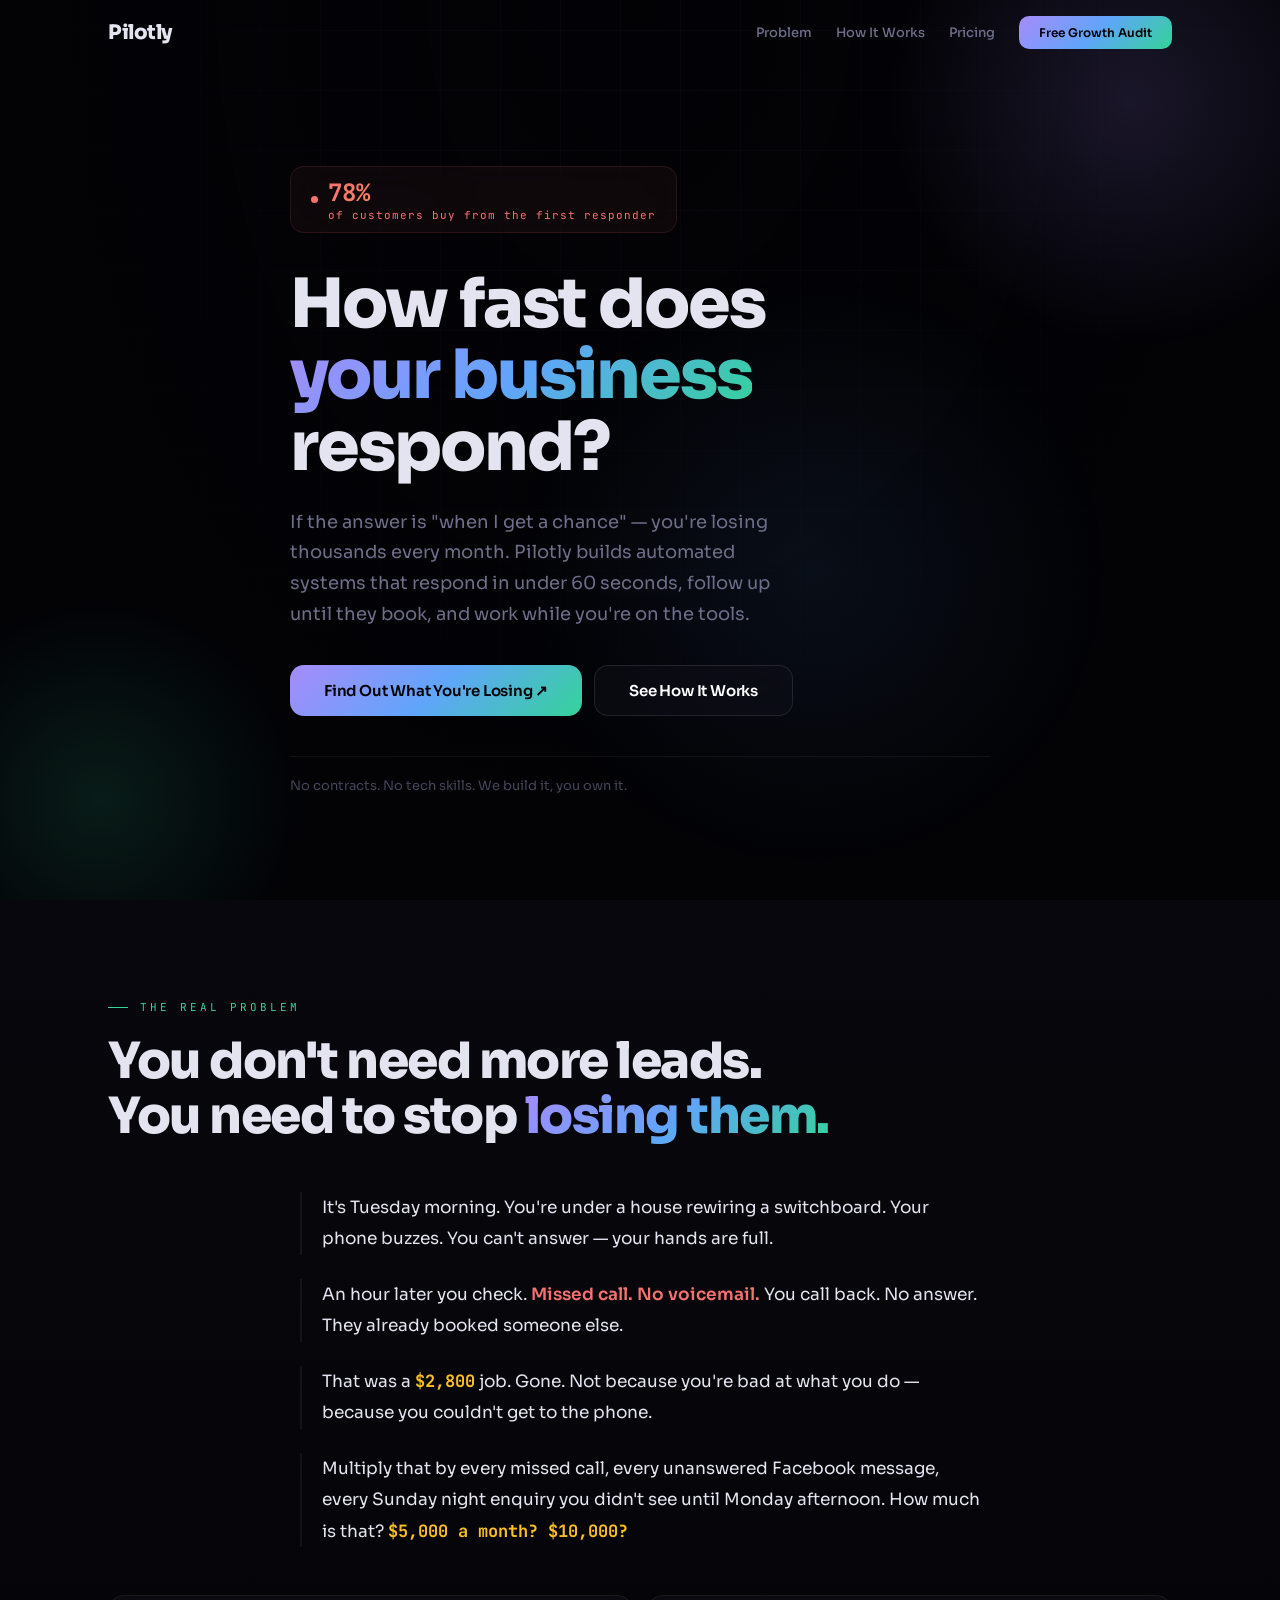
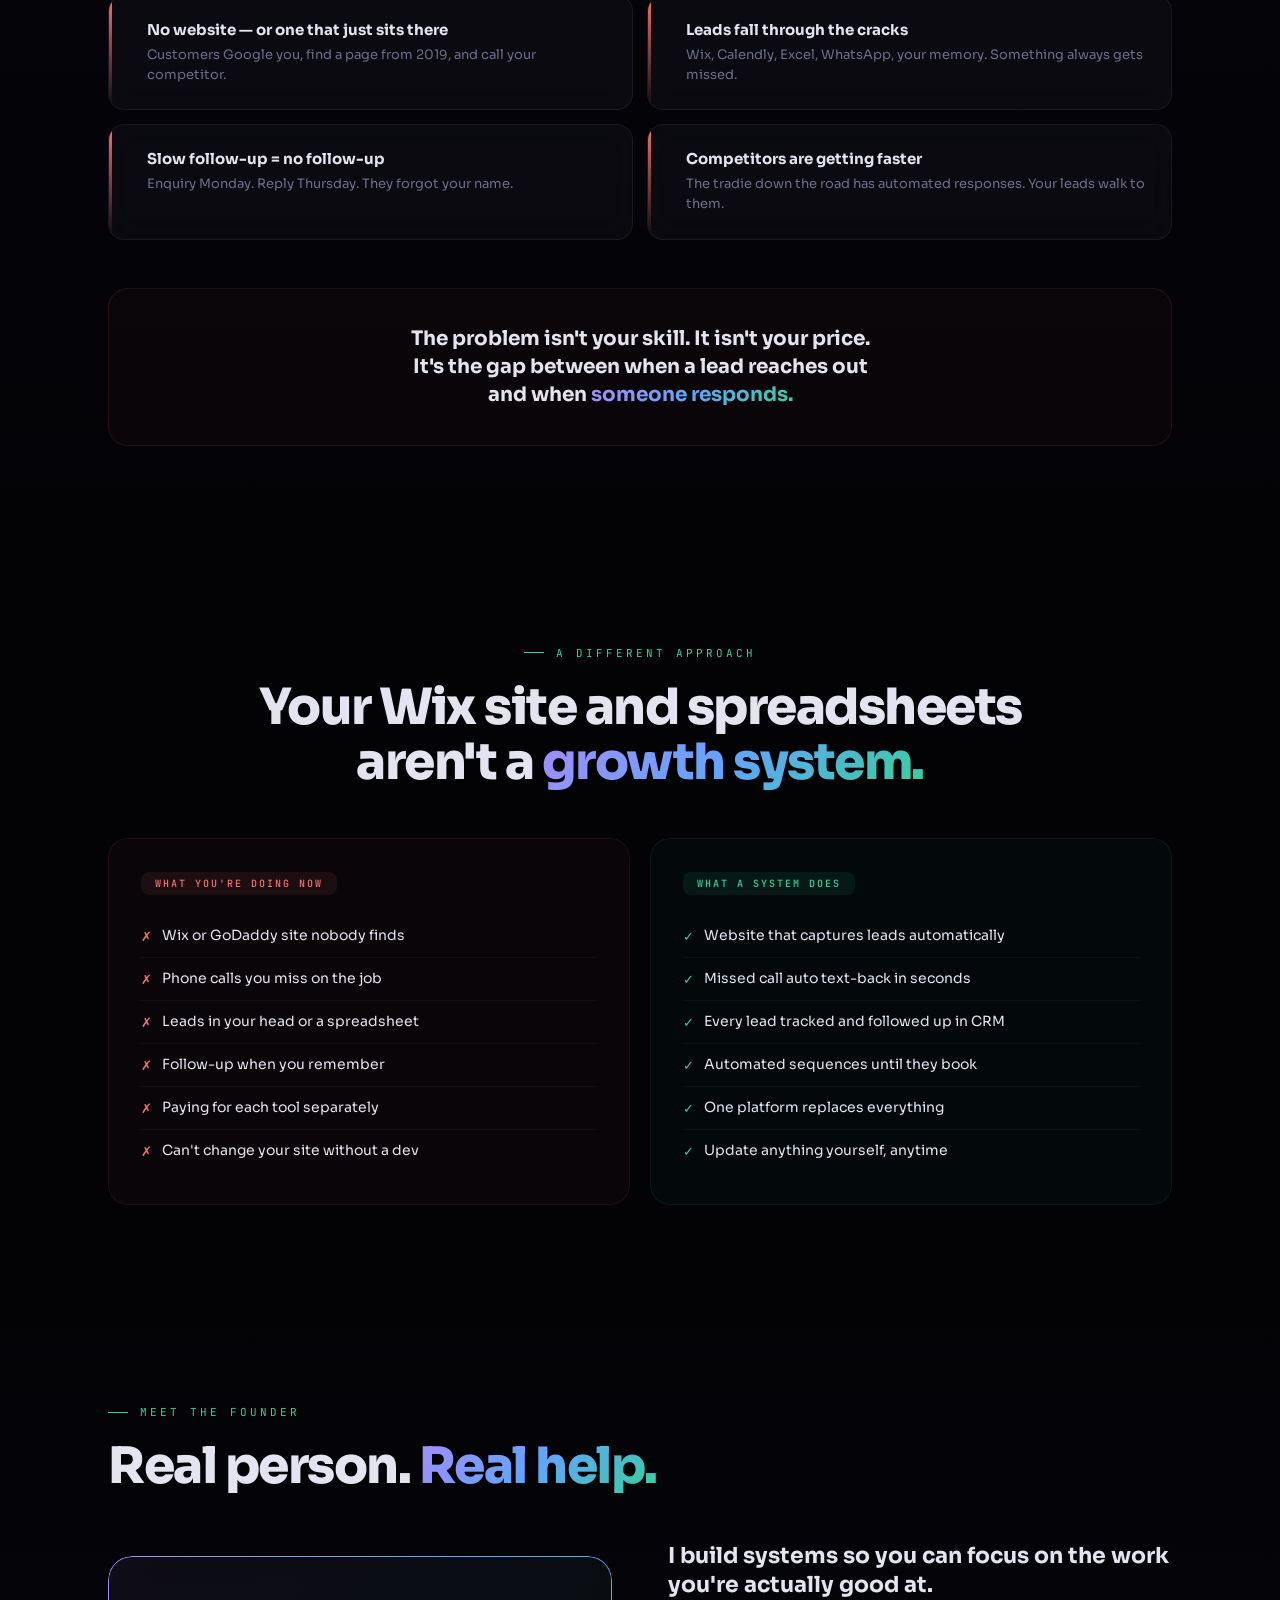
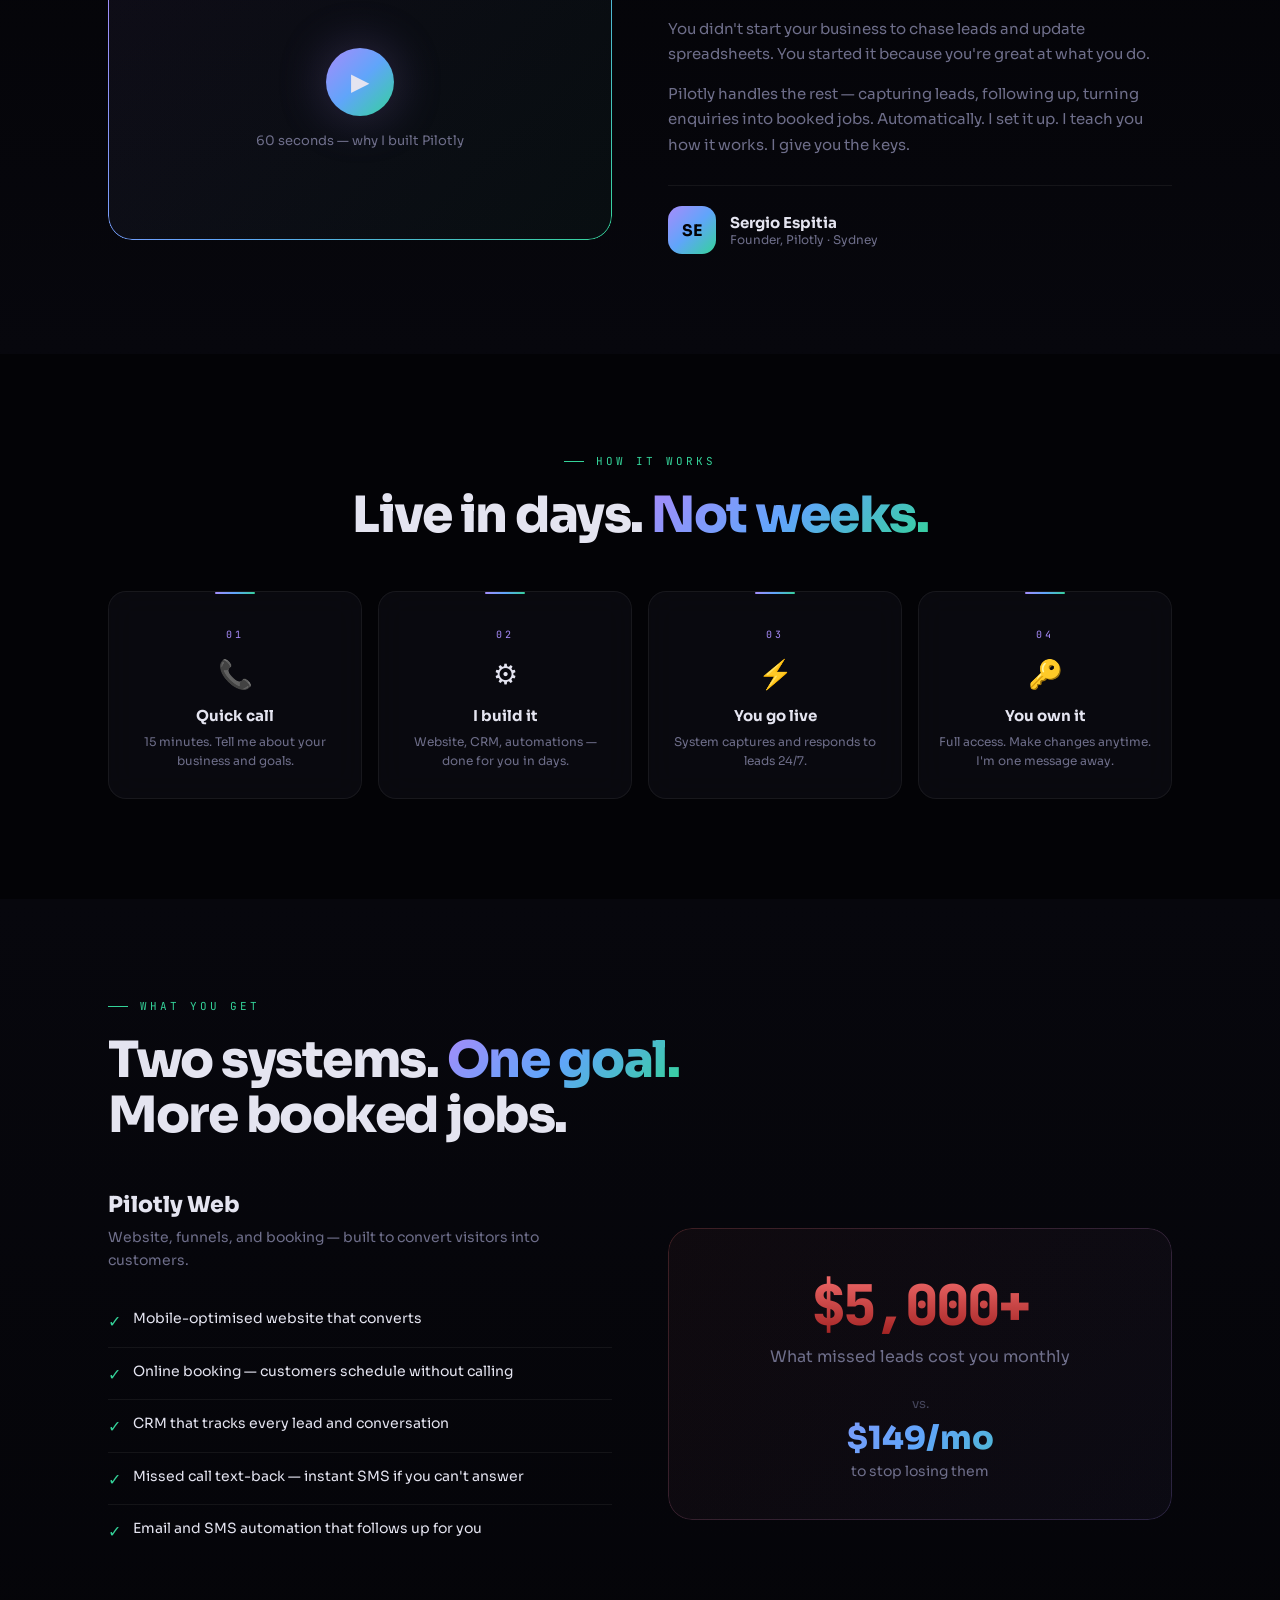
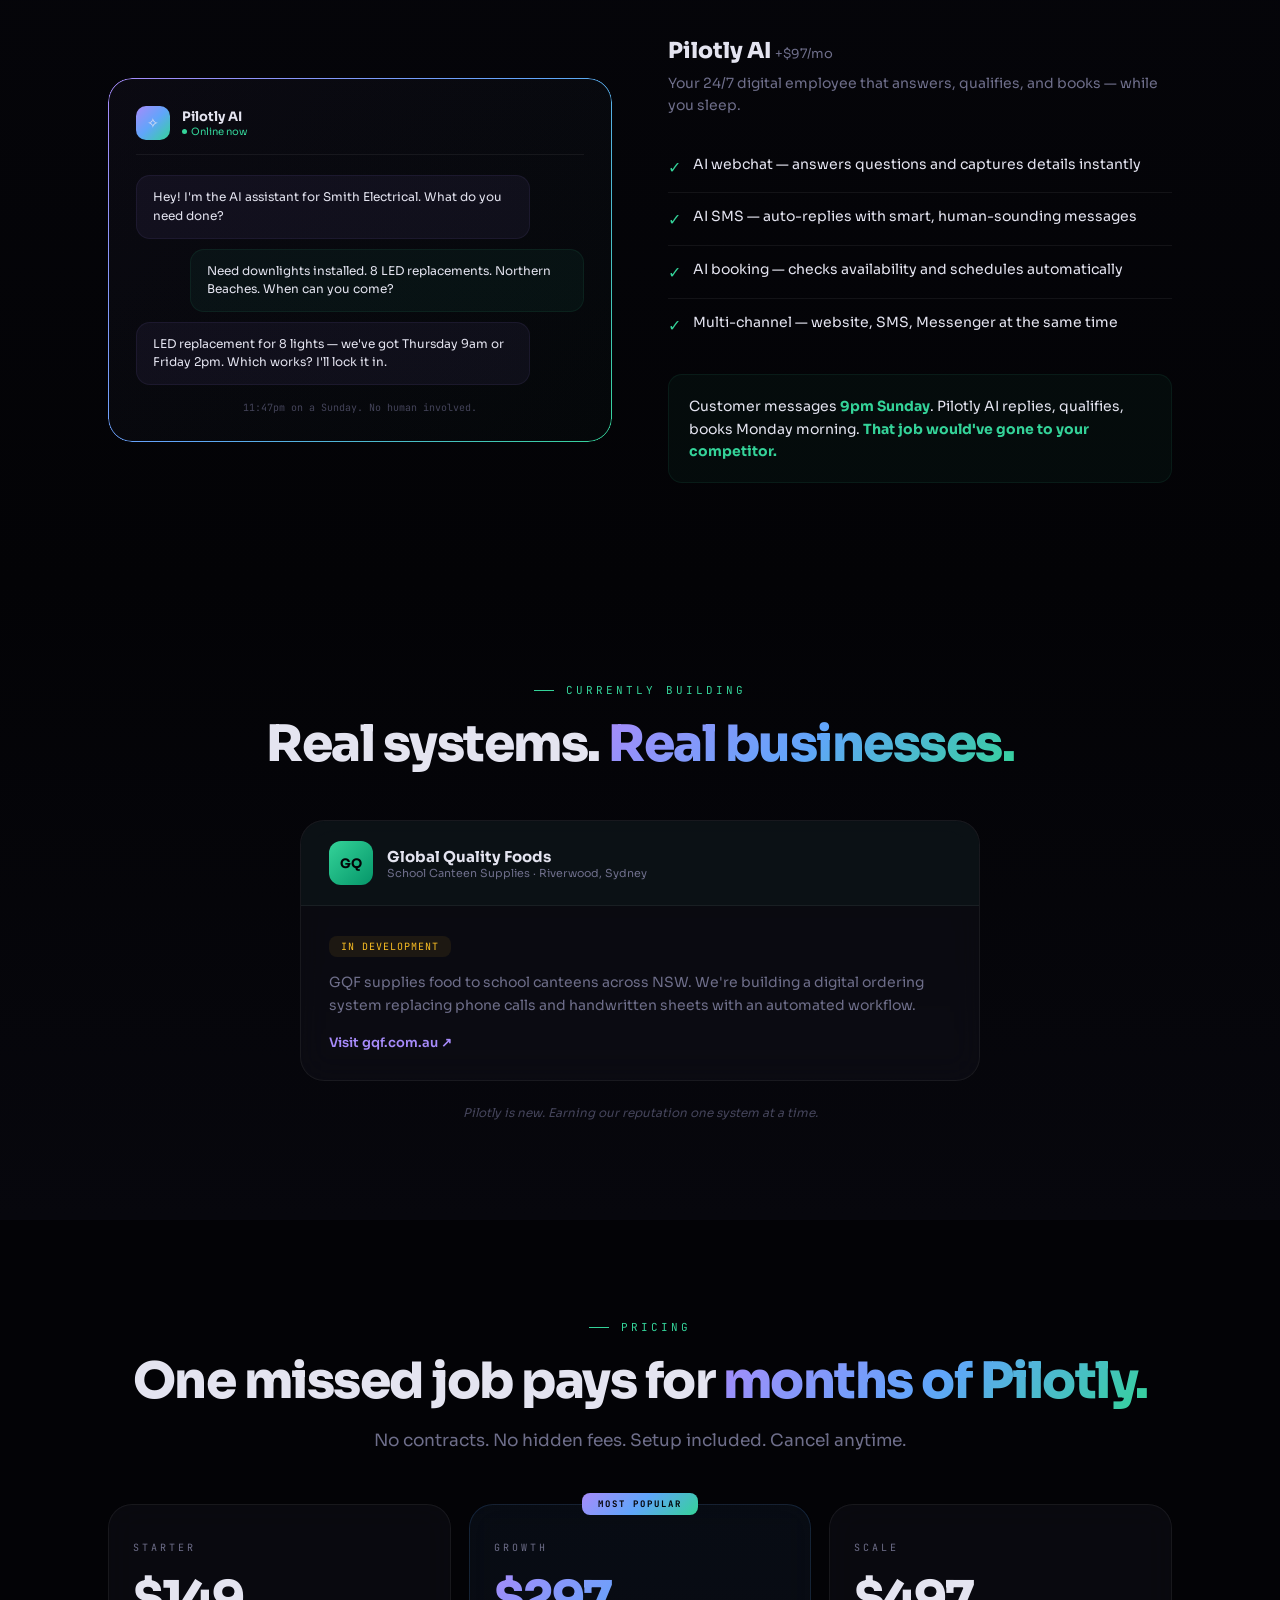
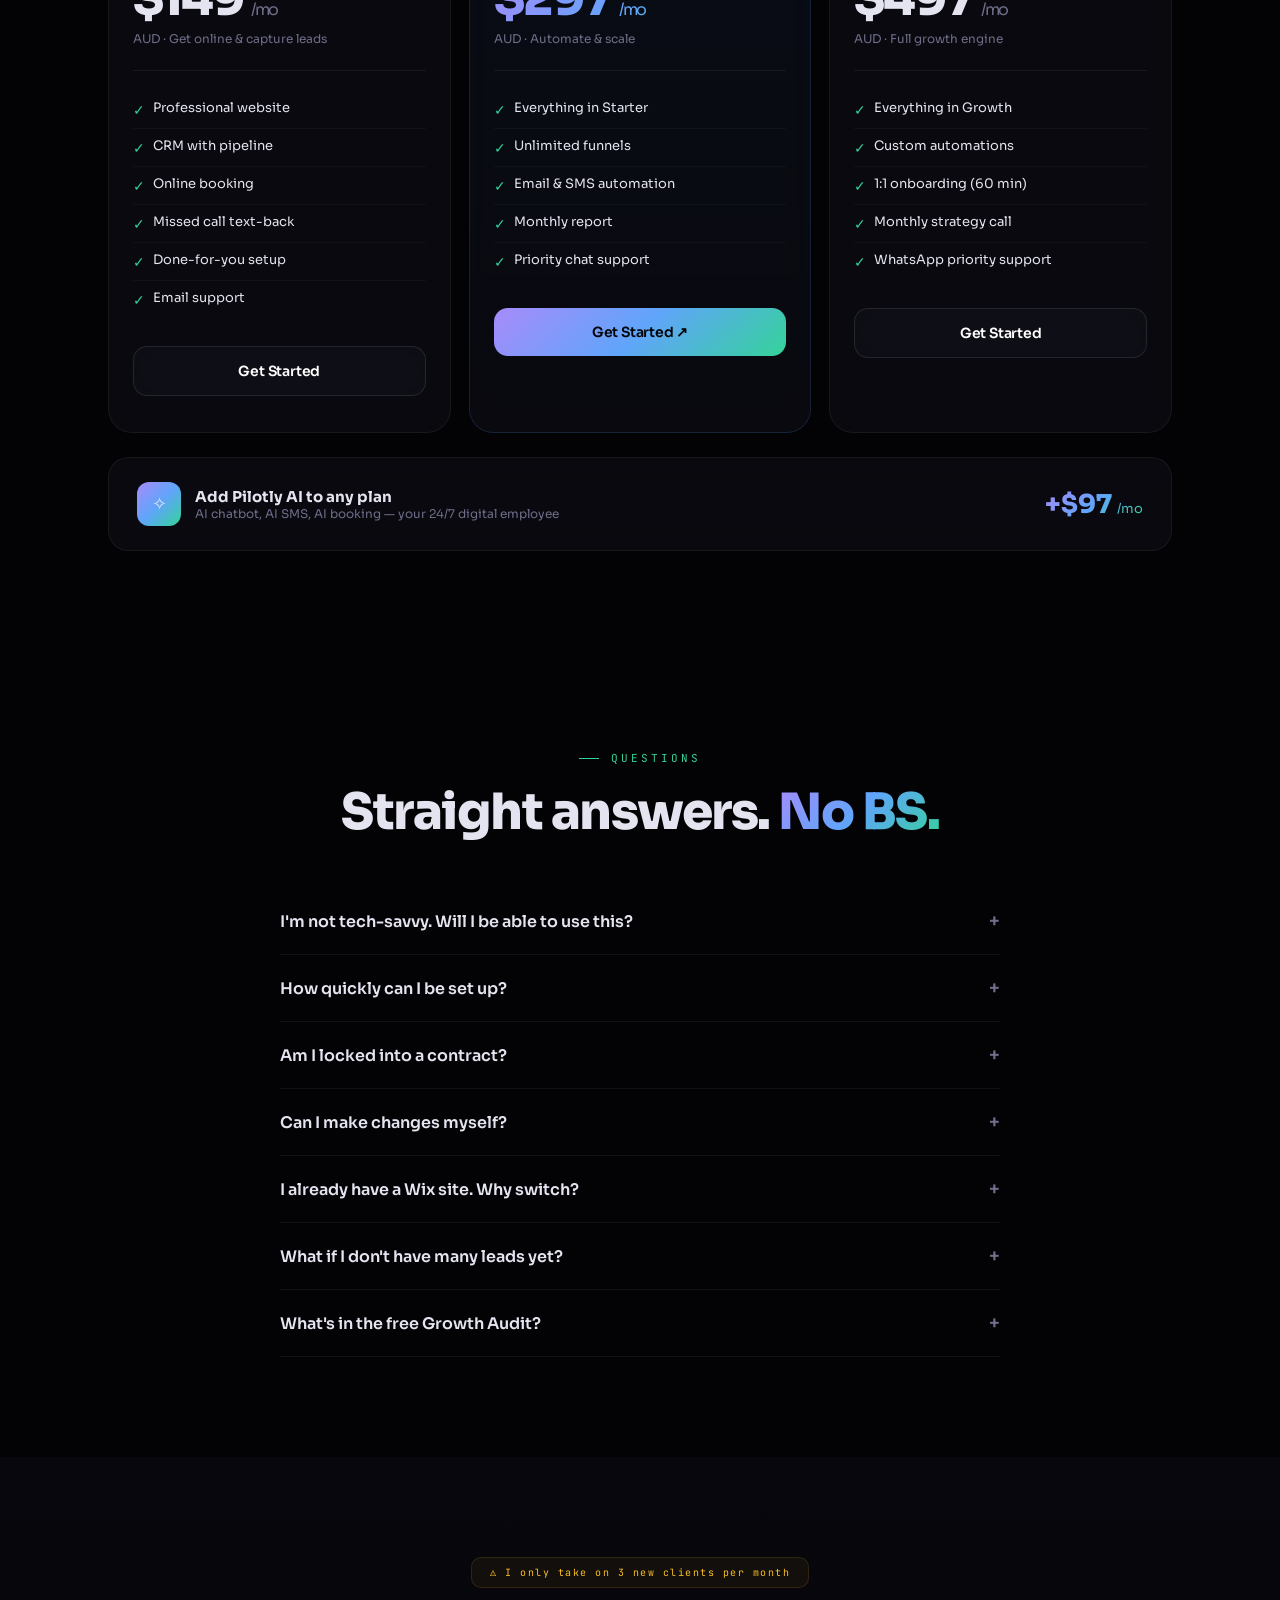
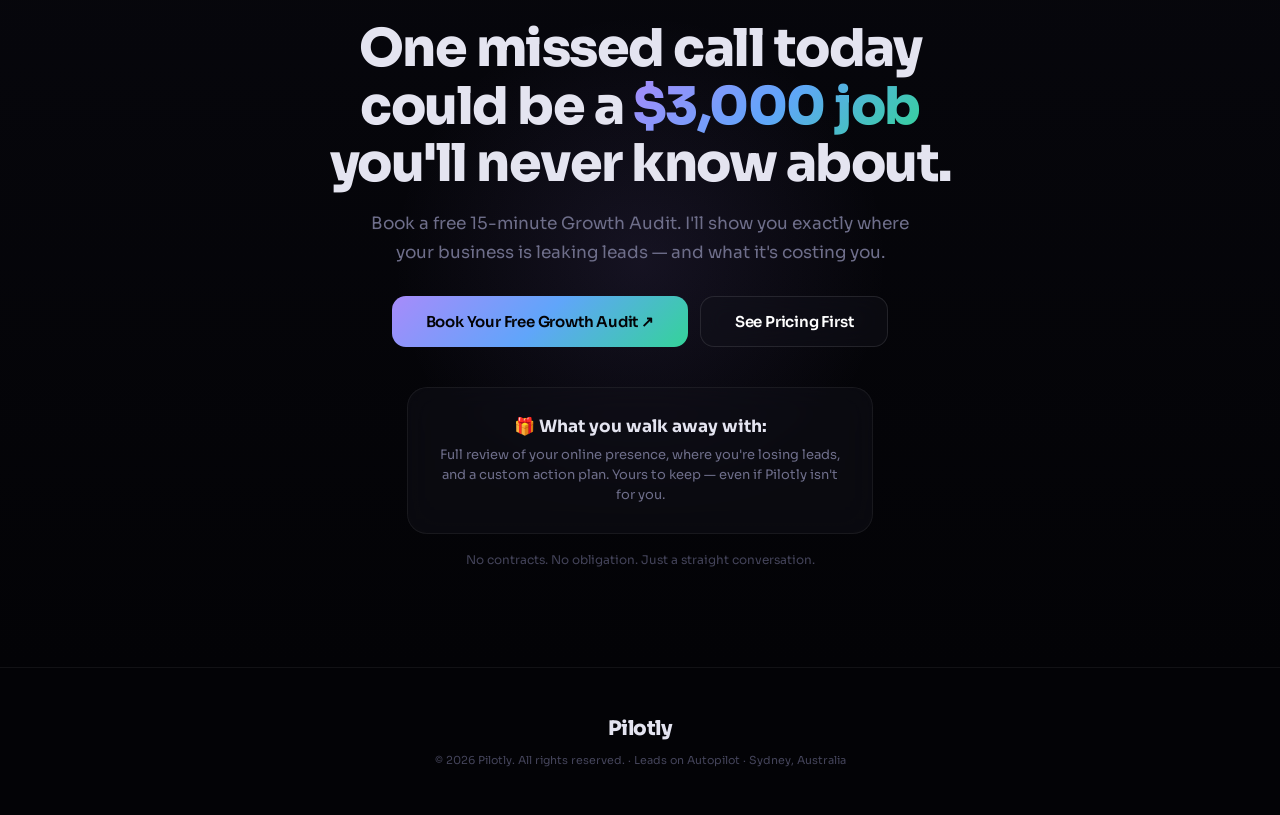
==== index.html @ 150ea687 "Create index.html" ====
<!DOCTYPE html>
<html lang="en">
<head>
<meta charset="UTF-8">
<meta name="viewport" content="width=device-width, initial-scale=1.0">
<title>Pilotly — Stop Losing Jobs to Missed Calls</title>
<link href="https://fonts.googleapis.com/css2?family=Sora:wght@300;400;500;600;700;800&family=JetBrains+Mono:wght@400;500;700&display=swap" rel="stylesheet">
<style>
*{margin:0;padding:0;box-sizing:border-box}
:root{
--bg:#030306;--bg2:#07070d;--card:rgba(14,14,22,.7);--glass:rgba(18,18,28,.45);
--border:rgba(255,255,255,.06);--border2:rgba(255,255,255,.1);
--text:#e4e4f0;--muted:#6e6e8a;--dim:#44445a;--white:#fff;
--purple:#a78bfa;--blue:#60a5fa;--cyan:#34d399;--red:#f87171;--amber:#fbbf24;
--grad:linear-gradient(135deg,#a78bfa 0%,#60a5fa 50%,#34d399 100%);
--grad2:linear-gradient(135deg,#34d399,#60a5fa,#a78bfa);
}
html{scroll-behavior:smooth}
body{font-family:'Sora',sans-serif;background:var(--bg);color:var(--text);overflow-x:hidden;-webkit-font-smoothing:antialiased}
a{text-decoration:none;color:inherit}

/* Animated grid background */
.grid-bg{position:fixed;inset:0;z-index:0;pointer-events:none;overflow:hidden}
.grid-bg::before{content:'';position:absolute;inset:-50%;width:200%;height:200%;background-image:linear-gradient(rgba(167,139,250,.03) 1px,transparent 1px),linear-gradient(90deg,rgba(167,139,250,.03) 1px,transparent 1px);background-size:60px 60px;animation:gridMove 20s linear infinite}
@keyframes gridMove{to{transform:translate(60px,60px)}}
.grid-bg::after{content:'';position:absolute;inset:0;background:radial-gradient(ellipse at 50% 0%,transparent 0%,var(--bg) 70%)}

.ctn{max-width:1120px;margin:0 auto;padding:0 28px;position:relative;z-index:2}
.gt{background:var(--grad);-webkit-background-clip:text;-webkit-text-fill-color:transparent;background-clip:text}

/* Buttons */
.btn{display:inline-flex;align-items:center;gap:10px;padding:15px 34px;border-radius:14px;font-family:'Sora',sans-serif;font-weight:600;font-size:15px;border:none;cursor:pointer;transition:all .4s cubic-bezier(.16,1,.3,1);letter-spacing:-.2px;position:relative;overflow:hidden}
.btn-p{background:var(--grad);color:var(--bg)}
.btn-p::before{content:'';position:absolute;inset:0;background:linear-gradient(135deg,rgba(255,255,255,.25),transparent);opacity:0;transition:opacity .3s}
.btn-p:hover::before{opacity:1}
.btn-p:hover{transform:translateY(-2px);box-shadow:0 8px 40px rgba(167,139,250,.3),0 2px 12px rgba(52,211,153,.2)}
.btn-o{background:var(--glass);color:var(--white);border:1px solid var(--border2);backdrop-filter:blur(12px)}
.btn-o:hover{border-color:var(--purple);background:rgba(167,139,250,.08);transform:translateY(-2px)}

.stag{font-family:'JetBrains Mono',monospace;font-size:11px;letter-spacing:3px;text-transform:uppercase;color:var(--cyan);margin-bottom:20px;display:flex;align-items:center;gap:12px}
.stag::before{content:'';width:20px;height:1px;background:var(--cyan)}
.sh{font-size:clamp(32px,5vw,50px);font-weight:800;line-height:1.1;letter-spacing:-1.5px;margin-bottom:18px}
.ss{font-size:17px;color:var(--muted);line-height:1.7;max-width:560px}
.sec{padding:100px 0;position:relative}

/* Glass card base */
.g-card{background:var(--glass);backdrop-filter:blur(16px);border:1px solid var(--border);border-radius:20px;transition:all .4s cubic-bezier(.16,1,.3,1)}
.g-card:hover{border-color:var(--border2);box-shadow:0 20px 60px rgba(0,0,0,.4),inset 0 1px 0 rgba(255,255,255,.05)}

/* Nav */
nav{position:fixed;top:0;width:100%;z-index:100;padding:16px 0;transition:all .4s}
nav.s{backdrop-filter:blur(20px);background:rgba(3,3,6,.8);border-bottom:1px solid var(--border);padding:10px 0}
.nav-i{display:flex;align-items:center;justify-content:space-between}
.logo{font-size:20px;font-weight:800;letter-spacing:-.5px}
.nav-l{display:flex;gap:24px;align-items:center}
.nav-l a{font-size:13px;font-weight:500;color:var(--muted);transition:.25s}
.nav-l a:hover{color:var(--white)}
.nav-c{font-size:12px!important;color:var(--bg)!important;padding:9px 20px;border-radius:10px;background:var(--grad);font-weight:600!important}

/* Mobile sticky */
.sticky-cta{display:none;position:fixed;bottom:0;left:0;right:0;z-index:99;padding:12px 16px;background:rgba(3,3,6,.95);backdrop-filter:blur(20px);border-top:1px solid var(--border)}
.sticky-cta a{display:flex;align-items:center;justify-content:center;gap:8px;padding:13px;border-radius:14px;background:var(--grad);color:var(--bg);font-weight:700;font-size:14px;width:100%}

/* ===== HERO ===== */
.hero{min-height:100vh;display:flex;align-items:center;padding:140px 0 80px;position:relative}
.h-orb{position:absolute;border-radius:50%;pointer-events:none;animation:orbFloat 8s ease-in-out infinite}
.h-orb1{width:500px;height:500px;top:-150px;right:-100px;background:radial-gradient(circle,rgba(167,139,250,.15),transparent 70%);animation-duration:10s}
.h-orb2{width:400px;height:400px;bottom:-100px;left:-100px;background:radial-gradient(circle,rgba(52,211,153,.12),transparent 70%);animation-delay:-4s}
.h-orb3{width:600px;height:600px;top:30%;left:40%;background:radial-gradient(circle,rgba(96,165,250,.08),transparent 70%);animation-delay:-2s;animation-duration:12s}
@keyframes orbFloat{0%,100%{transform:translate(0,0)}50%{transform:translate(30px,-20px)}}
.hero-c{position:relative;z-index:2;max-width:700px}
.h-hook{display:inline-flex;align-items:center;gap:10px;padding:10px 20px;border-radius:14px;background:rgba(248,113,113,.05);border:1px solid rgba(248,113,113,.12);margin-bottom:36px}
.h-hook-dot{width:7px;height:7px;border-radius:50%;background:var(--red);animation:blink 1.5s infinite}
@keyframes blink{0%,100%{opacity:1}50%{opacity:.15}}
.h-hook-stat{font-family:'JetBrains Mono',monospace;font-size:24px;font-weight:700;background:linear-gradient(135deg,var(--red),var(--amber));-webkit-background-clip:text;-webkit-text-fill-color:transparent}
.h-hook-text{font-family:'JetBrains Mono',monospace;font-size:11px;color:var(--red);letter-spacing:1px}
.hero h1{font-size:clamp(38px,6.5vw,68px);font-weight:800;line-height:1.05;letter-spacing:-2px;margin-bottom:24px}
.h-sub{font-size:18px;color:var(--muted);line-height:1.7;max-width:520px;margin-bottom:36px}
.h-btns{display:flex;gap:12px;flex-wrap:wrap;margin-bottom:40px}
.h-note{font-size:13px;color:var(--dim);padding-top:20px;border-top:1px solid var(--border)}

/* ===== PROBLEM ===== */
.prob{background:linear-gradient(180deg,var(--bg2),var(--bg))}
.prob-story{max-width:680px;margin:48px auto 0;position:relative}
.prob-story p{font-size:17px;line-height:1.85;color:var(--text);margin-bottom:24px;position:relative;padding-left:20px;border-left:2px solid var(--border)}
.prob-story .hl{color:var(--red);font-weight:600}
.prob-story .money{color:var(--amber);font-weight:700;font-family:'JetBrains Mono',monospace}
.prob-grid{display:grid;grid-template-columns:1fr 1fr;gap:14px;margin-top:48px}
.prob-card{padding:24px;border-radius:16px;position:relative;overflow:hidden}
.prob-card::before{content:'';position:absolute;left:0;top:0;bottom:0;width:3px;background:linear-gradient(180deg,var(--red),transparent);border-radius:2px}
.prob-card h4{font-size:15px;font-weight:700;margin-bottom:6px;padding-left:14px}
.prob-card p{font-size:13px;color:var(--muted);line-height:1.55;padding-left:14px}
.prob-cta{margin-top:48px;text-align:center;padding:36px;border-radius:20px;border:1px solid rgba(248,113,113,.1);background:rgba(248,113,113,.03)}
.prob-cta p{font-size:20px;font-weight:700;line-height:1.4}

/* ===== OPPORTUNITY ===== */
.opp-grid{display:grid;grid-template-columns:1fr 1fr;gap:20px;margin-top:48px}
.opp-col{padding:32px;border-radius:20px}
.opp-col.old{background:rgba(248,113,113,.03);border:1px solid rgba(248,113,113,.08)}
.opp-col.new{background:rgba(52,211,153,.03);border:1px solid rgba(52,211,153,.08)}
.opp-tag{font-family:'JetBrains Mono',monospace;font-size:10px;letter-spacing:2px;text-transform:uppercase;margin-bottom:20px;display:inline-block;padding:5px 14px;border-radius:8px;font-weight:500}
.opp-tag.red{background:rgba(248,113,113,.08);color:var(--red)}
.opp-tag.green{background:rgba(52,211,153,.08);color:var(--cyan)}
.opp-list{list-style:none}
.opp-list li{padding:10px 0;font-size:14px;display:flex;align-items:flex-start;gap:10px;border-bottom:1px solid rgba(255,255,255,.04);line-height:1.55}
.opp-list li:last-child{border:none}
.opp-list .x{color:var(--red);flex-shrink:0;margin-top:2px;font-size:13px}
.opp-list .v{color:var(--cyan);flex-shrink:0;margin-top:2px;font-size:13px}

/* ===== FOUNDER ===== */
.founder{background:linear-gradient(180deg,var(--bg),var(--bg2))}
.founder-grid{display:grid;grid-template-columns:1fr 1fr;gap:56px;align-items:center;margin-top:48px}
.founder-video{border-radius:24px;aspect-ratio:16/9;display:flex;flex-direction:column;align-items:center;justify-content:center;gap:16px;position:relative;overflow:hidden;background:linear-gradient(135deg,rgba(167,139,250,.06),rgba(52,211,153,.04))}
.founder-video::before{content:'';position:absolute;inset:0;border-radius:24px;padding:1px;background:var(--grad);-webkit-mask:linear-gradient(#fff 0 0) content-box,linear-gradient(#fff 0 0);-webkit-mask-composite:xor;mask-composite:exclude}
.fv-play{width:68px;height:68px;border-radius:50%;background:var(--grad);display:flex;align-items:center;justify-content:center;font-size:24px;cursor:pointer;box-shadow:0 0 50px rgba(167,139,250,.25);transition:.4s}
.fv-play:hover{transform:scale(1.12);box-shadow:0 0 80px rgba(167,139,250,.4)}
.fv-label{font-size:13px;color:var(--muted)}
.founder-text h3{font-size:22px;font-weight:700;margin-bottom:16px;line-height:1.3}
.founder-text p{font-size:15px;color:var(--muted);line-height:1.7;margin-bottom:14px}
.founder-sig{display:flex;align-items:center;gap:14px;margin-top:28px;padding-top:20px;border-top:1px solid var(--border)}
.founder-avatar{width:48px;height:48px;border-radius:14px;background:var(--grad);display:flex;align-items:center;justify-content:center;font-weight:700;font-size:16px;color:var(--bg)}
.founder-name{font-size:15px;font-weight:700}
.founder-role{font-size:12px;color:var(--muted)}

/* ===== STEPS ===== */
.steps-grid{display:grid;grid-template-columns:repeat(4,1fr);gap:16px;margin-top:48px}
.step-card{padding:28px 20px;border-radius:18px;text-align:center;position:relative}
.step-card::before{content:'';position:absolute;top:0;left:50%;transform:translateX(-50%);width:40px;height:2px;background:var(--grad);border-radius:2px}
.step-num{font-family:'JetBrains Mono',monospace;font-size:10px;color:var(--purple);letter-spacing:3px;margin-bottom:16px;margin-top:8px}
.step-icon{font-size:28px;margin-bottom:14px}
.step-card h4{font-size:15px;font-weight:700;margin-bottom:8px}
.step-card p{font-size:12px;color:var(--muted);line-height:1.55}

/* ===== SERVICES ===== */
.svc{background:linear-gradient(180deg,var(--bg2),var(--bg))}
.svc-block{margin-top:48px;display:grid;grid-template-columns:1fr 1fr;gap:56px;align-items:center}
.svc-block+.svc-block{margin-top:80px}
.svc-list{list-style:none}
.svc-list li{display:flex;align-items:flex-start;gap:12px;padding:12px 0;font-size:14px;line-height:1.6;border-bottom:1px solid var(--border)}
.svc-list li:last-child{border:none}
.svc-ck{color:var(--cyan);font-size:16px;flex-shrink:0;margin-top:2px}
.svc-impact{margin-top:24px;padding:20px;background:rgba(52,211,153,.04);border:1px solid rgba(52,211,153,.08);border-radius:14px}
.svc-impact p{font-size:14px;line-height:1.6}.svc-impact strong{color:var(--cyan)}

/* Cost reframe */
.cost-box{padding:40px 32px;border-radius:24px;text-align:center;position:relative;overflow:hidden;background:linear-gradient(135deg,rgba(248,113,113,.04),rgba(167,139,250,.04))}
.cost-box::before{content:'';position:absolute;inset:0;border-radius:24px;padding:1px;background:linear-gradient(135deg,rgba(248,113,113,.2),rgba(167,139,250,.2));-webkit-mask:linear-gradient(#fff 0 0) content-box,linear-gradient(#fff 0 0);-webkit-mask-composite:xor;mask-composite:exclude}
.cost-big{font-size:56px;font-weight:800;letter-spacing:-3px;background:linear-gradient(180deg,var(--red),#991b1b);-webkit-background-clip:text;-webkit-text-fill-color:transparent;margin-bottom:4px;font-family:'JetBrains Mono',monospace}
.cost-label{font-size:16px;color:var(--muted);margin-bottom:28px}
.cost-vs{font-size:13px;color:var(--dim);margin-bottom:6px}
.cost-pilotly{font-size:32px;font-weight:800;margin-bottom:4px}
.cost-sub{font-size:14px;color:var(--muted)}

/* AI chat preview */
.ai-preview{border-radius:24px;padding:28px;position:relative;overflow:hidden;background:linear-gradient(135deg,rgba(167,139,250,.04),rgba(52,211,153,.02))}
.ai-preview::before{content:'';position:absolute;inset:0;border-radius:24px;padding:1px;background:var(--grad);-webkit-mask:linear-gradient(#fff 0 0) content-box,linear-gradient(#fff 0 0);-webkit-mask-composite:xor;mask-composite:exclude}
.ai-hd{display:flex;align-items:center;gap:12px;margin-bottom:20px;padding-bottom:14px;border-bottom:1px solid var(--border)}
.ai-dot{width:34px;height:34px;border-radius:10px;background:var(--grad);display:flex;align-items:center;justify-content:center;font-size:14px}
.ai-name{font-weight:700;font-size:13px}.ai-status{font-size:10px;color:var(--cyan);display:flex;align-items:center;gap:4px}
.ai-status .on{width:5px;height:5px;border-radius:50%;background:var(--cyan);animation:blink 2s infinite}
.ai-msgs{display:flex;flex-direction:column;gap:10px}
.ai-m{padding:12px 16px;border-radius:14px;font-size:12px;max-width:88%;line-height:1.55}
.ai-m-b{background:rgba(167,139,250,.06);border:1px solid rgba(167,139,250,.08);align-self:flex-start}
.ai-m-u{background:rgba(52,211,153,.05);border:1px solid rgba(52,211,153,.08);align-self:flex-end}

/* ===== PROOF ===== */
.proof{background:linear-gradient(180deg,var(--bg),var(--bg2))}
.proof-card{margin-top:48px;border-radius:24px;overflow:hidden;max-width:680px;margin-left:auto;margin-right:auto}
.proof-hd{padding:20px 28px;display:flex;align-items:center;gap:14px;border-bottom:1px solid var(--border);background:rgba(52,211,153,.03)}
.proof-logo{width:44px;height:44px;border-radius:12px;background:linear-gradient(135deg,var(--cyan),#059669);display:flex;align-items:center;justify-content:center;font-weight:700;font-size:13px;color:var(--bg)}
.proof-hd-text h4{font-size:15px;font-weight:700}.proof-hd-text p{font-size:11px;color:var(--muted)}
.proof-body{padding:28px}
.proof-tag{display:inline-block;padding:4px 12px;border-radius:8px;font-size:10px;font-family:'JetBrains Mono',monospace;letter-spacing:1px;background:rgba(251,191,36,.08);color:var(--amber);margin-bottom:14px}
.proof-body>p{font-size:14px;color:var(--muted);line-height:1.65;margin-bottom:14px}
.proof-link{font-size:13px;color:var(--purple);font-weight:600;display:inline-flex;align-items:center;gap:6px}.proof-link:hover{text-decoration:underline}
.proof-note{text-align:center;margin-top:24px;font-size:12px;color:var(--dim);font-style:italic}

/* ===== PRICING ===== */
.pr-grid{display:grid;grid-template-columns:repeat(3,1fr);gap:18px;margin-top:48px}
.pr-card{border-radius:24px;padding:36px 24px;position:relative;transition:all .4s cubic-bezier(.16,1,.3,1)}
.pr-card:hover{transform:translateY(-6px)}
.pr-card.ft{background:linear-gradient(180deg,rgba(96,165,250,.06),var(--glass))!important;border-color:rgba(96,165,250,.15)!important}
.pr-card.ft::before{content:'MOST POPULAR';position:absolute;top:-12px;left:50%;transform:translateX(-50%);padding:5px 16px;border-radius:8px;background:var(--grad);color:var(--bg);font-size:9px;font-weight:700;letter-spacing:2px;font-family:'JetBrains Mono',monospace}
.pr-tier{font-family:'JetBrains Mono',monospace;font-size:10px;letter-spacing:3px;text-transform:uppercase;color:var(--muted);margin-bottom:14px}
.pr-amt{font-size:48px;font-weight:800;letter-spacing:-2px;margin-bottom:2px}.pr-amt span{font-size:16px;font-weight:400;color:var(--muted)}
.pr-per{font-size:12px;color:var(--muted);margin-bottom:24px}
.pr-div{height:1px;background:var(--border);margin-bottom:20px}
.pr-feat{list-style:none;margin-bottom:28px}
.pr-feat li{padding:7px 0;font-size:13px;display:flex;align-items:flex-start;gap:8px;border-bottom:1px solid rgba(255,255,255,.03);line-height:1.5}
.pr-feat li:last-child{border:none}
.pr-ck{color:var(--cyan);font-size:14px;flex-shrink:0;margin-top:2px}
.pr-card .btn{width:100%;justify-content:center;font-size:14px}
.pr-ai{margin-top:24px;padding:24px 28px;border-radius:20px;display:flex;align-items:center;justify-content:space-between;flex-wrap:wrap;gap:16px}
.pr-ai-left{display:flex;align-items:center;gap:14px}
.pr-ai-icon{width:44px;height:44px;border-radius:12px;background:var(--grad);display:flex;align-items:center;justify-content:center;font-size:18px}
.pr-ai-text h4{font-size:15px;font-weight:700}.pr-ai-text p{font-size:12px;color:var(--muted)}
.pr-ai-price{font-size:26px;font-weight:800}.pr-ai-price span{font-size:13px;color:var(--muted);font-weight:400}

/* ===== FAQ ===== */
.faq-list{margin-top:48px;max-width:720px;margin-left:auto;margin-right:auto}
.faq-item{border-bottom:1px solid var(--border)}
.faq-q{padding:22px 0;cursor:pointer;display:flex;justify-content:space-between;align-items:center;font-size:16px;font-weight:600;transition:.25s;user-select:none}
.faq-q:hover{color:var(--cyan)}
.faq-arrow{font-size:18px;color:var(--muted);transition:transform .3s;flex-shrink:0;margin-left:16px}
.faq-item.open .faq-arrow{transform:rotate(45deg);color:var(--cyan)}
.faq-a{max-height:0;overflow:hidden;transition:max-height .4s ease,padding .3s}
.faq-item.open .faq-a{max-height:300px;padding-bottom:22px}
.faq-a p{font-size:14px;color:var(--muted);line-height:1.7}

/* ===== CLOSE ===== */
.close{text-align:center;background:linear-gradient(180deg,var(--bg2),var(--bg));position:relative;overflow:hidden}
.close-orb{position:absolute;width:500px;height:500px;border-radius:50%;pointer-events:none;top:50%;left:50%;transform:translate(-50%,-50%);background:radial-gradient(circle,rgba(167,139,250,.1),transparent 70%);animation:orbFloat 10s ease-in-out infinite}
.close-c{position:relative;z-index:2}
.close h2{font-size:clamp(32px,5vw,52px);font-weight:800;letter-spacing:-1.5px;line-height:1.1;margin-bottom:18px}
.close .ss{margin:0 auto 28px;text-align:center}
.close-urg{display:inline-flex;align-items:center;gap:8px;padding:8px 18px;border-radius:10px;background:rgba(251,191,36,.05);border:1px solid rgba(251,191,36,.12);font-family:'JetBrains Mono',monospace;font-size:10px;color:var(--amber);margin-bottom:32px;letter-spacing:1.5px}
.close-btns{display:flex;gap:12px;justify-content:center;flex-wrap:wrap}
.close-offer{margin-top:40px;padding:28px 32px;border-radius:20px;display:inline-flex;flex-direction:column;align-items:center;gap:8px}
.close-offer h4{font-size:17px;font-weight:700}.close-offer p{font-size:13px;color:var(--muted);max-width:400px;line-height:1.55}
.close-note{margin-top:18px;font-size:12px;color:var(--dim)}

footer{padding:48px 0;border-top:1px solid var(--border);text-align:center}footer p{font-size:11px;color:var(--dim)}

/* Animations */
.fu{opacity:0;transform:translateY(28px);transition:all .8s cubic-bezier(.16,1,.3,1)}.fu.v{opacity:1;transform:translateY(0)}

/* Responsive */
@media(max-width:900px){
.nav-l a:not(.nav-c){display:none}
.prob-grid,.opp-grid,.founder-grid,.svc-block{grid-template-columns:1fr}
.steps-grid{grid-template-columns:1fr 1fr}
.pr-grid{grid-template-columns:1fr;max-width:380px;margin-left:auto;margin-right:auto}
.sticky-cta{display:block}body{padding-bottom:72px}
}
@media(max-width:600px){
.hero h1{letter-spacing:-1px}
.h-btns,.close-btns{flex-direction:column}.btn{width:100%;justify-content:center}
.steps-grid{grid-template-columns:1fr}
.pr-ai{flex-direction:column;text-align:center}.pr-ai-left{flex-direction:column;align-items:center}
}
</style>
</head>
<body>
<div class="grid-bg"></div>

<nav id="nav"><div class="ctn nav-i"><div class="logo">Pilotly</div><div class="nav-l"><a href="#problem">Problem</a><a href="#how">How It Works</a><a href="#pricing">Pricing</a><a href="#close" class="nav-c">Free Growth Audit</a></div></div></nav>
<div class="sticky-cta"><a href="#close">Free 15-Min Growth Audit &#8599;</a></div>

<!-- HERO -->
<section class="hero">
<div class="h-orb h-orb1"></div><div class="h-orb h-orb2"></div><div class="h-orb h-orb3"></div>
<div class="ctn"><div class="hero-c">
  <div class="h-hook g-card">
    <div class="h-hook-dot"></div>
    <div><div class="h-hook-stat">78%</div><div class="h-hook-text">of customers buy from the first responder</div></div>
  </div>
  <h1>How fast does<br><span class="gt">your business</span> respond?</h1>
  <p class="h-sub">If the answer is "when I get a chance" — you're losing thousands every month. Pilotly builds automated systems that respond in under 60 seconds, follow up until they book, and work while you're on the tools.</p>
  <div class="h-btns">
    <a href="#close" class="btn btn-p">Find Out What You're Losing &#8599;</a>
    <a href="#how" class="btn btn-o">See How It Works</a>
  </div>
  <p class="h-note">No contracts. No tech skills. We build it, you own it.</p>
</div></div>
</section>

<!-- PROBLEM -->
<section class="sec prob" id="problem">
<div class="ctn">
  <div class="fu"><div class="stag">The real problem</div><div class="sh">You don't need more leads.<br>You need to stop <span class="gt">losing them.</span></div></div>
  <div class="prob-story fu">
    <p>It's Tuesday morning. You're under a house rewiring a switchboard. Your phone buzzes. You can't answer — your hands are full.</p>
    <p>An hour later you check. <span class="hl">Missed call. No voicemail.</span> You call back. No answer. They already booked someone else.</p>
    <p>That was a <span class="money">$2,800</span> job. Gone. Not because you're bad at what you do — because you couldn't get to the phone.</p>
    <p>Multiply that by every missed call, every unanswered Facebook message, every Sunday night enquiry you didn't see until Monday afternoon. How much is that? <span class="money">$5,000 a month? $10,000?</span></p>
  </div>
  <div class="prob-grid fu">
    <div class="prob-card g-card"><h4>No website — or one that just sits there</h4><p>Customers Google you, find a page from 2019, and call your competitor.</p></div>
    <div class="prob-card g-card"><h4>Leads fall through the cracks</h4><p>Wix, Calendly, Excel, WhatsApp, your memory. Something always gets missed.</p></div>
    <div class="prob-card g-card"><h4>Slow follow-up = no follow-up</h4><p>Enquiry Monday. Reply Thursday. They forgot your name.</p></div>
    <div class="prob-card g-card"><h4>Competitors are getting faster</h4><p>The tradie down the road has automated responses. Your leads walk to them.</p></div>
  </div>
  <div class="prob-cta fu"><p>The problem isn't your skill. It isn't your price.<br>It's the gap between when a lead reaches out<br>and when <span class="gt">someone responds.</span></p></div>
</div>
</section>

<!-- OPPORTUNITY -->
<section class="sec">
<div class="ctn">
  <div class="fu" style="text-align:center"><div class="stag" style="justify-content:center">A different approach</div><div class="sh">Your Wix site and spreadsheets<br>aren't a <span class="gt">growth system.</span></div></div>
  <div class="opp-grid fu">
    <div class="opp-col old"><div class="opp-tag red">WHAT YOU'RE DOING NOW</div><ul class="opp-list">
      <li><span class="x">&#10007;</span> Wix or GoDaddy site nobody finds</li>
      <li><span class="x">&#10007;</span> Phone calls you miss on the job</li>
      <li><span class="x">&#10007;</span> Leads in your head or a spreadsheet</li>
      <li><span class="x">&#10007;</span> Follow-up when you remember</li>
      <li><span class="x">&#10007;</span> Paying for each tool separately</li>
      <li><span class="x">&#10007;</span> Can't change your site without a dev</li>
    </ul></div>
    <div class="opp-col new"><div class="opp-tag green">WHAT A SYSTEM DOES</div><ul class="opp-list">
      <li><span class="v">&#10003;</span> Website that captures leads automatically</li>
      <li><span class="v">&#10003;</span> Missed call auto text-back in seconds</li>
      <li><span class="v">&#10003;</span> Every lead tracked and followed up in CRM</li>
      <li><span class="v">&#10003;</span> Automated sequences until they book</li>
      <li><span class="v">&#10003;</span> One platform replaces everything</li>
      <li><span class="v">&#10003;</span> Update anything yourself, anytime</li>
    </ul></div>
  </div>
</div>
</section>

<!-- FOUNDER -->
<section class="sec founder">
<div class="ctn">
  <div class="fu"><div class="stag">Meet the founder</div><div class="sh">Real person. <span class="gt">Real help.</span></div></div>
  <div class="founder-grid fu">
    <div class="founder-video"><div class="fv-play">&#9654;</div><div class="fv-label">60 seconds — why I built Pilotly</div></div>
    <div class="founder-text">
      <h3>I build systems so you can focus on the work you're actually good at.</h3>
      <p>You didn't start your business to chase leads and update spreadsheets. You started it because you're great at what you do.</p>
      <p>Pilotly handles the rest — capturing leads, following up, turning enquiries into booked jobs. Automatically. I set it up. I teach you how it works. I give you the keys.</p>
      <div class="founder-sig"><div class="founder-avatar">SE</div><div><div class="founder-name">Sergio Espitia</div><div class="founder-role">Founder, Pilotly &middot; Sydney</div></div></div>
    </div>
  </div>
</div>
</section>

<!-- HOW IT WORKS -->
<section class="sec" id="how">
<div class="ctn">
  <div class="fu" style="text-align:center"><div class="stag" style="justify-content:center">How it works</div><div class="sh">Live in days. <span class="gt">Not weeks.</span></div></div>
  <div class="steps-grid fu">
    <div class="step-card g-card"><div class="step-num">01</div><div class="step-icon">&#128222;</div><h4>Quick call</h4><p>15 minutes. Tell me about your business and goals.</p></div>
    <div class="step-card g-card"><div class="step-num">02</div><div class="step-icon">&#9881;</div><h4>I build it</h4><p>Website, CRM, automations — done for you in days.</p></div>
    <div class="step-card g-card"><div class="step-num">03</div><div class="step-icon">&#9889;</div><h4>You go live</h4><p>System captures and responds to leads 24/7.</p></div>
    <div class="step-card g-card"><div class="step-num">04</div><div class="step-icon">&#128273;</div><h4>You own it</h4><p>Full access. Make changes anytime. I'm one message away.</p></div>
  </div>
</div>
</section>

<!-- SERVICES -->
<section class="sec svc">
<div class="ctn">
  <div class="fu"><div class="stag">What you get</div><div class="sh">Two systems. <span class="gt">One goal.</span><br>More booked jobs.</div></div>
  <div class="svc-block fu">
    <div>
      <h3 style="font-size:22px;font-weight:800;margin-bottom:8px">Pilotly Web</h3>
      <p style="font-size:14px;color:var(--muted);margin-bottom:24px;line-height:1.6">Website, funnels, and booking — built to convert visitors into customers.</p>
      <ul class="svc-list">
        <li><span class="svc-ck">&#10003;</span> Mobile-optimised website that converts</li>
        <li><span class="svc-ck">&#10003;</span> Online booking — customers schedule without calling</li>
        <li><span class="svc-ck">&#10003;</span> CRM that tracks every lead and conversation</li>
        <li><span class="svc-ck">&#10003;</span> Missed call text-back — instant SMS if you can't answer</li>
        <li><span class="svc-ck">&#10003;</span> Email and SMS automation that follows up for you</li>
      </ul>
    </div>
    <div>
      <div class="cost-box">
        <div class="cost-big">$5,000+</div>
        <div class="cost-label">What missed leads cost you monthly</div>
        <div class="cost-vs">vs.</div>
        <div class="cost-pilotly gt">$149/mo</div>
        <div class="cost-sub">to stop losing them</div>
      </div>
    </div>
  </div>
  <div class="svc-block fu">
    <div class="ai-preview" style="order:0">
      <div class="ai-hd"><div class="ai-dot">&#10023;</div><div><div class="ai-name">Pilotly AI</div><div class="ai-status"><span class="on"></span> Online now</div></div></div>
      <div class="ai-msgs">
        <div class="ai-m ai-m-b">Hey! I'm the AI assistant for Smith Electrical. What do you need done?</div>
        <div class="ai-m ai-m-u">Need downlights installed. 8 LED replacements. Northern Beaches. When can you come?</div>
        <div class="ai-m ai-m-b">LED replacement for 8 lights — we've got Thursday 9am or Friday 2pm. Which works? I'll lock it in.</div>
      </div>
      <p style="text-align:center;margin-top:16px;font-size:10px;color:var(--dim);font-family:'JetBrains Mono',monospace">11:47pm on a Sunday. No human involved.</p>
    </div>
    <div style="order:1">
      <h3 style="font-size:22px;font-weight:800;margin-bottom:8px">Pilotly AI <span style="font-size:13px;color:var(--muted);font-weight:400">+$97/mo</span></h3>
      <p style="font-size:14px;color:var(--muted);margin-bottom:24px;line-height:1.6">Your 24/7 digital employee that answers, qualifies, and books — while you sleep.</p>
      <ul class="svc-list">
        <li><span class="svc-ck">&#10003;</span> AI webchat — answers questions and captures details instantly</li>
        <li><span class="svc-ck">&#10003;</span> AI SMS — auto-replies with smart, human-sounding messages</li>
        <li><span class="svc-ck">&#10003;</span> AI booking — checks availability and schedules automatically</li>
        <li><span class="svc-ck">&#10003;</span> Multi-channel — website, SMS, Messenger at the same time</li>
      </ul>
      <div class="svc-impact"><p>Customer messages <strong>9pm Sunday</strong>. Pilotly AI replies, qualifies, books Monday morning. <strong>That job would've gone to your competitor.</strong></p></div>
    </div>
  </div>
</div>
</section>

<!-- PROOF -->
<section class="sec proof">
<div class="ctn">
  <div class="fu" style="text-align:center"><div class="stag" style="justify-content:center">Currently building</div><div class="sh">Real systems. <span class="gt">Real businesses.</span></div></div>
  <div class="proof-card g-card fu">
    <div class="proof-hd"><div class="proof-logo">GQ</div><div class="proof-hd-text"><h4>Global Quality Foods</h4><p>School Canteen Supplies &middot; Riverwood, Sydney</p></div></div>
    <div class="proof-body">
      <div class="proof-tag">IN DEVELOPMENT</div>
      <p>GQF supplies food to school canteens across NSW. We're building a digital ordering system replacing phone calls and handwritten sheets with an automated workflow.</p>
      <a href="https://gqf.com.au" target="_blank" class="proof-link">Visit gqf.com.au &#8599;</a>
    </div>
  </div>
  <p class="proof-note fu">Pilotly is new. Earning our reputation one system at a time.</p>
</div>
</section>

<!-- PRICING -->
<section class="sec" id="pricing">
<div class="ctn">
  <div class="fu" style="text-align:center"><div class="stag" style="justify-content:center">Pricing</div><div class="sh">One missed job pays for <span class="gt">months of Pilotly.</span></div><div class="ss" style="margin:0 auto">No contracts. No hidden fees. Setup included. Cancel anytime.</div></div>
  <div class="pr-grid fu">
    <div class="pr-card g-card"><div class="pr-tier">Starter</div><div class="pr-amt">$149 <span>/mo</span></div><div class="pr-per">AUD &middot; Get online &amp; capture leads</div><div class="pr-div"></div><ul class="pr-feat"><li><span class="pr-ck">&#10003;</span> Professional website</li><li><span class="pr-ck">&#10003;</span> CRM with pipeline</li><li><span class="pr-ck">&#10003;</span> Online booking</li><li><span class="pr-ck">&#10003;</span> Missed call text-back</li><li><span class="pr-ck">&#10003;</span> Done-for-you setup</li><li><span class="pr-ck">&#10003;</span> Email support</li></ul><a href="#close" class="btn btn-o">Get Started</a></div>
    <div class="pr-card g-card ft"><div class="pr-tier">Growth</div><div class="pr-amt gt">$297 <span>/mo</span></div><div class="pr-per">AUD &middot; Automate &amp; scale</div><div class="pr-div"></div><ul class="pr-feat"><li><span class="pr-ck">&#10003;</span> Everything in Starter</li><li><span class="pr-ck">&#10003;</span> Unlimited funnels</li><li><span class="pr-ck">&#10003;</span> Email &amp; SMS automation</li><li><span class="pr-ck">&#10003;</span> Monthly report</li><li><span class="pr-ck">&#10003;</span> Priority chat support</li></ul><a href="#close" class="btn btn-p">Get Started &#8599;</a></div>
    <div class="pr-card g-card"><div class="pr-tier">Scale</div><div class="pr-amt">$497 <span>/mo</span></div><div class="pr-per">AUD &middot; Full growth engine</div><div class="pr-div"></div><ul class="pr-feat"><li><span class="pr-ck">&#10003;</span> Everything in Growth</li><li><span class="pr-ck">&#10003;</span> Custom automations</li><li><span class="pr-ck">&#10003;</span> 1:1 onboarding (60 min)</li><li><span class="pr-ck">&#10003;</span> Monthly strategy call</li><li><span class="pr-ck">&#10003;</span> WhatsApp priority support</li></ul><a href="#close" class="btn btn-o">Get Started</a></div>
  </div>
  <div class="pr-ai g-card fu"><div class="pr-ai-left"><div class="pr-ai-icon">&#10023;</div><div class="pr-ai-text"><h4>Add Pilotly AI to any plan</h4><p>AI chatbot, AI SMS, AI booking — your 24/7 digital employee</p></div></div><div class="pr-ai-price gt">+$97 <span>/mo</span></div></div>
</div>
</section>

<!-- FAQ -->
<section class="sec">
<div class="ctn">
  <div class="fu" style="text-align:center"><div class="stag" style="justify-content:center">Questions</div><div class="sh">Straight answers. <span class="gt">No BS.</span></div></div>
  <div class="faq-list fu">
    <div class="faq-item"><div class="faq-q">I'm not tech-savvy. Will I be able to use this?<span class="faq-arrow">+</span></div><div class="faq-a"><p>Yes. I build it all for you. If you can send a text, you can use Pilotly. And I'm always available if you get stuck.</p></div></div>
    <div class="faq-item"><div class="faq-q">How quickly can I be set up?<span class="faq-arrow">+</span></div><div class="faq-a"><p>3-5 business days. Quick call, I build it, customise for your business, launch. No waiting weeks.</p></div></div>
    <div class="faq-item"><div class="faq-q">Am I locked into a contract?<span class="faq-arrow">+</span></div><div class="faq-a"><p>No. Month-to-month. Cancel anytime. If it works, you'll want to stay. No handcuffs.</p></div></div>
    <div class="faq-item"><div class="faq-q">Can I make changes myself?<span class="faq-arrow">+</span></div><div class="faq-a"><p>Full access. Change text, photos, automations — no extra charge, no developer needed. It's yours.</p></div></div>
    <div class="faq-item"><div class="faq-q">I already have a Wix site. Why switch?<span class="faq-arrow">+</span></div><div class="faq-a"><p>Wix gives you a page. Pilotly gives you a system — website + CRM + booking + auto follow-up + SMS. Your Wix site doesn't text back when you miss a call.</p></div></div>
    <div class="faq-item"><div class="faq-q">What if I don't have many leads yet?<span class="faq-arrow">+</span></div><div class="faq-a"><p>Then you can't afford to lose any. Starter makes sure every single lead gets captured and responded to.</p></div></div>
    <div class="faq-item"><div class="faq-q">What's in the free Growth Audit?<span class="faq-arrow">+</span></div><div class="faq-a"><p>I review your online presence and show you where leads are falling through the cracks. 15 minutes, no cost. Insights are yours to keep even if you don't sign up.</p></div></div>
  </div>
</div>
</section>

<!-- CLOSE -->
<section class="sec close" id="close">
<div class="close-orb"></div>
<div class="ctn close-c"><div class="fu">
  <div class="close-urg">&#9888; I only take on 3 new clients per month</div>
  <h2>One missed call today<br>could be a <span class="gt">$3,000 job</span><br>you'll never know about.</h2>
  <div class="ss">Book a free 15-minute Growth Audit. I'll show you exactly where your business is leaking leads — and what it's costing you.</div>
  <div class="close-btns">
    <a href="#" class="btn btn-p">Book Your Free Growth Audit &#8599;</a>
    <a href="#pricing" class="btn btn-o">See Pricing First</a>
  </div>
  <div class="close-offer g-card"><h4>&#127873; What you walk away with:</h4><p>Full review of your online presence, where you're losing leads, and a custom action plan. Yours to keep — even if Pilotly isn't for you.</p></div>
  <p class="close-note">No contracts. No obligation. Just a straight conversation.</p>
</div></div>
</section>

<footer><div class="ctn"><div class="logo" style="margin-bottom:12px;display:inline-block">Pilotly</div><p>&copy; 2026 Pilotly. All rights reserved. &middot; Leads on Autopilot &middot; Sydney, Australia</p></div></footer>

<script>
const nav=document.getElementById('nav');
window.addEventListener('scroll',()=>nav.classList.toggle('s',window.scrollY>50));
const obs=new IntersectionObserver(e=>{e.forEach(i=>{if(i.isIntersecting)i.target.classList.add('v')})},{threshold:.08,rootMargin:'0px 0px -30px 0px'});
document.querySelectorAll('.fu').forEach(el=>obs.observe(el));
document.querySelectorAll('a[href^="#"]').forEach(a=>{a.addEventListener('click',e=>{e.preventDefault();const t=document.querySelector(a.getAttribute('href'));if(t)t.scrollIntoView({behavior:'smooth',block:'start'})})});
document.querySelectorAll('.faq-q').forEach(q=>{q.addEventListener('click',()=>{const item=q.parentElement;document.querySelectorAll('.faq-item').forEach(i=>{if(i!==item)i.classList.remove('open')});item.classList.toggle('open')})});
</script>
</body>
</html>
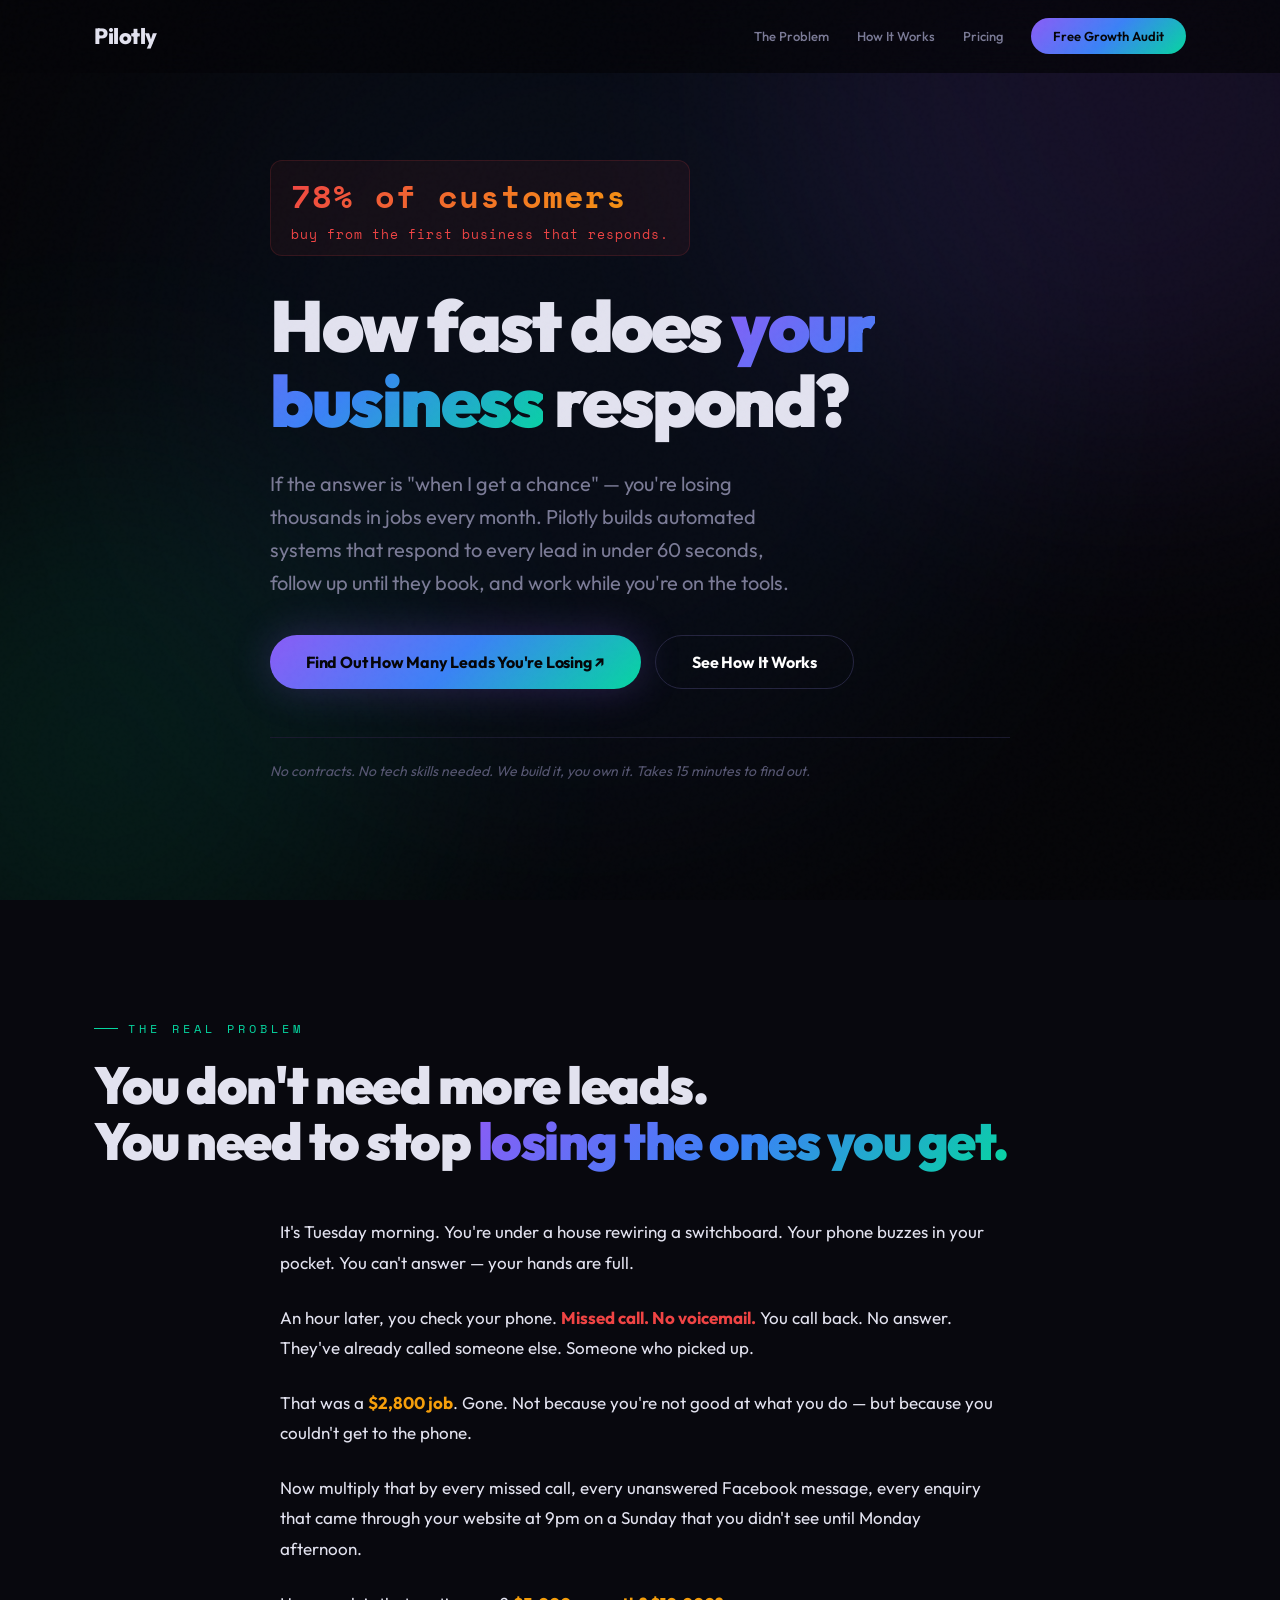
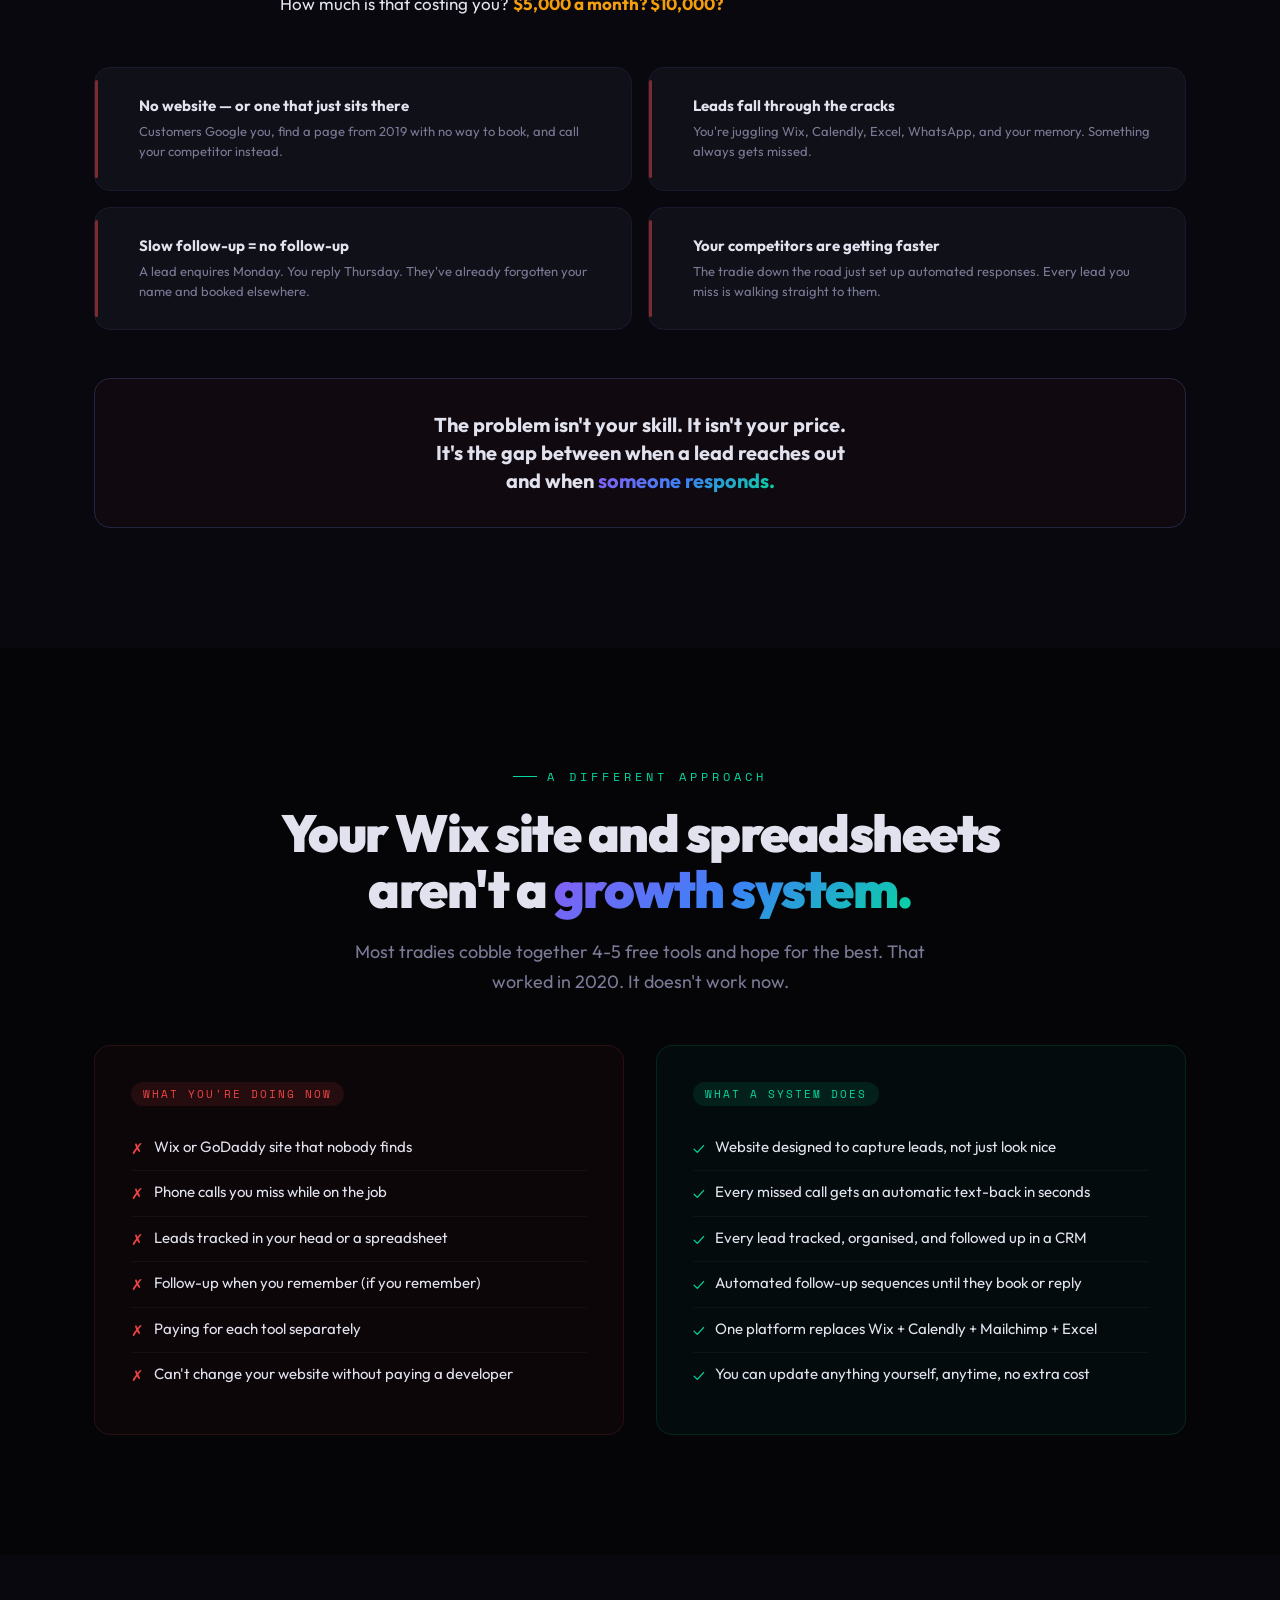
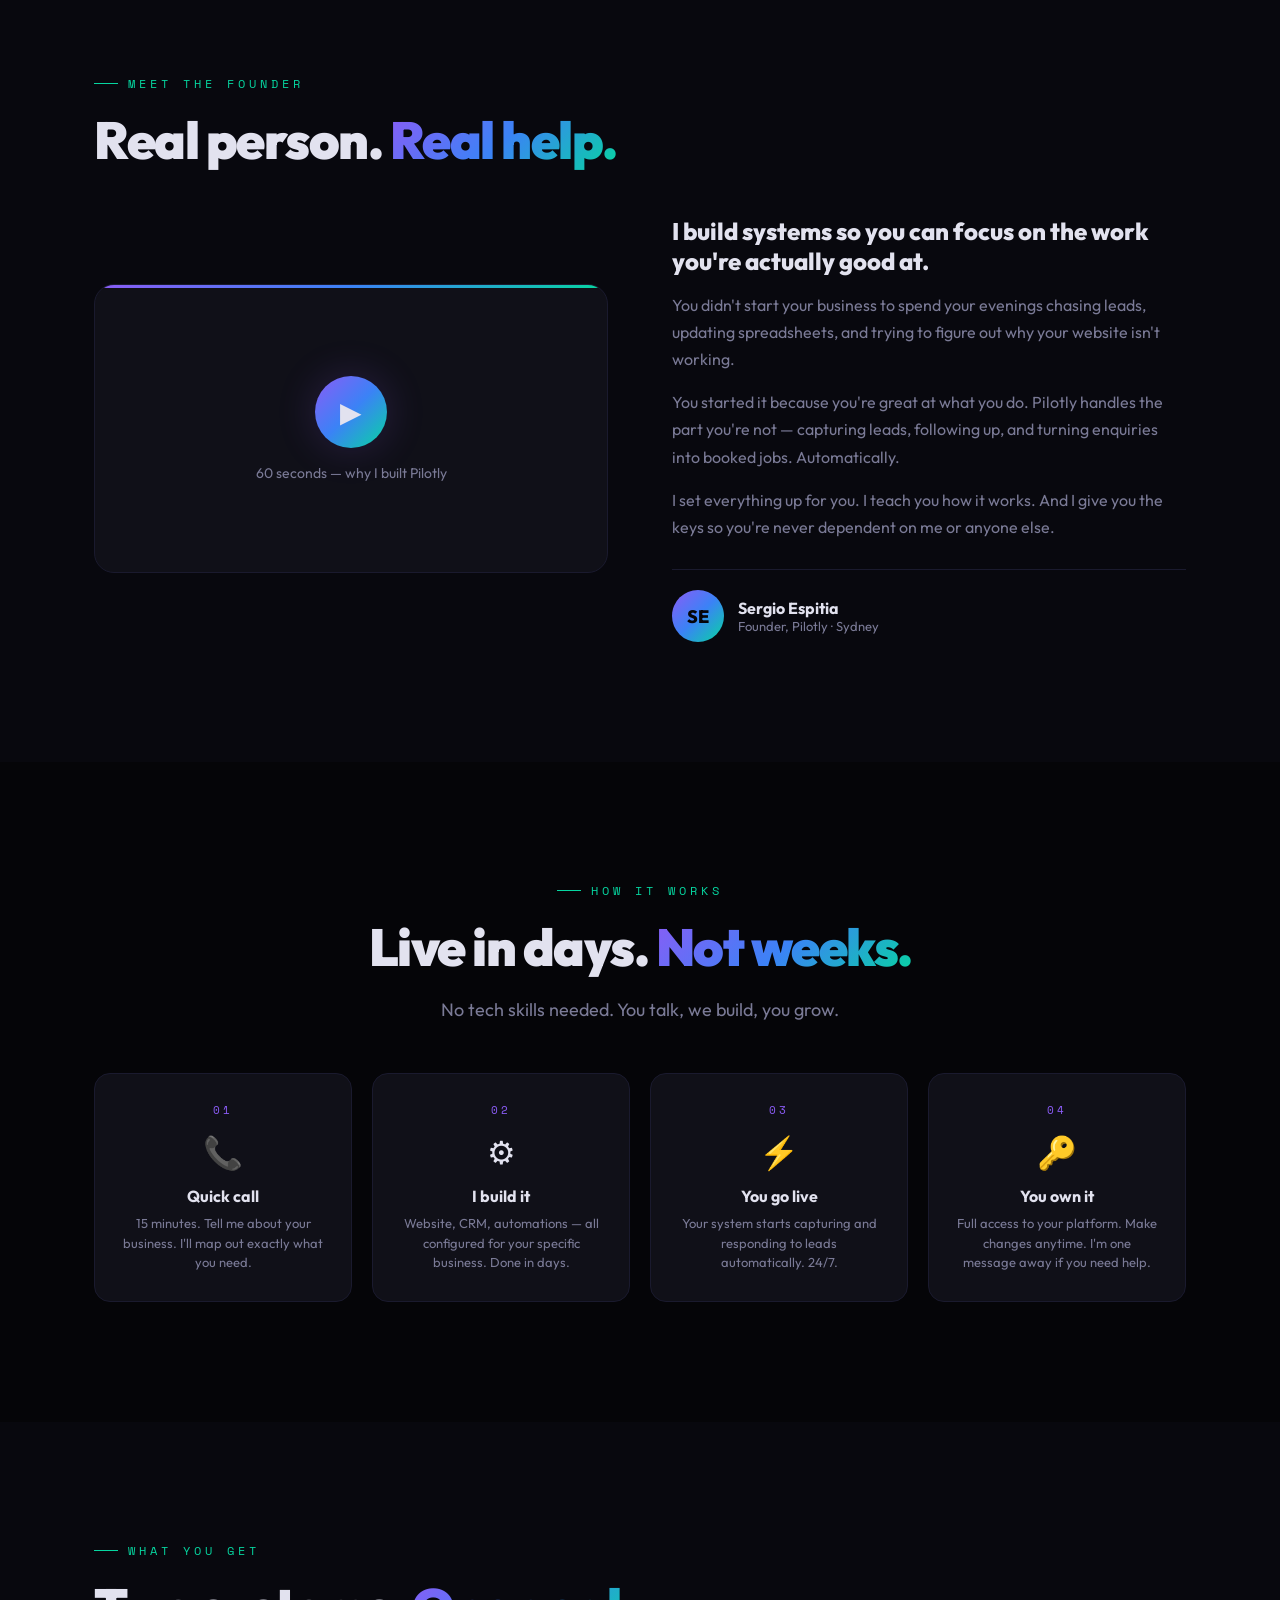
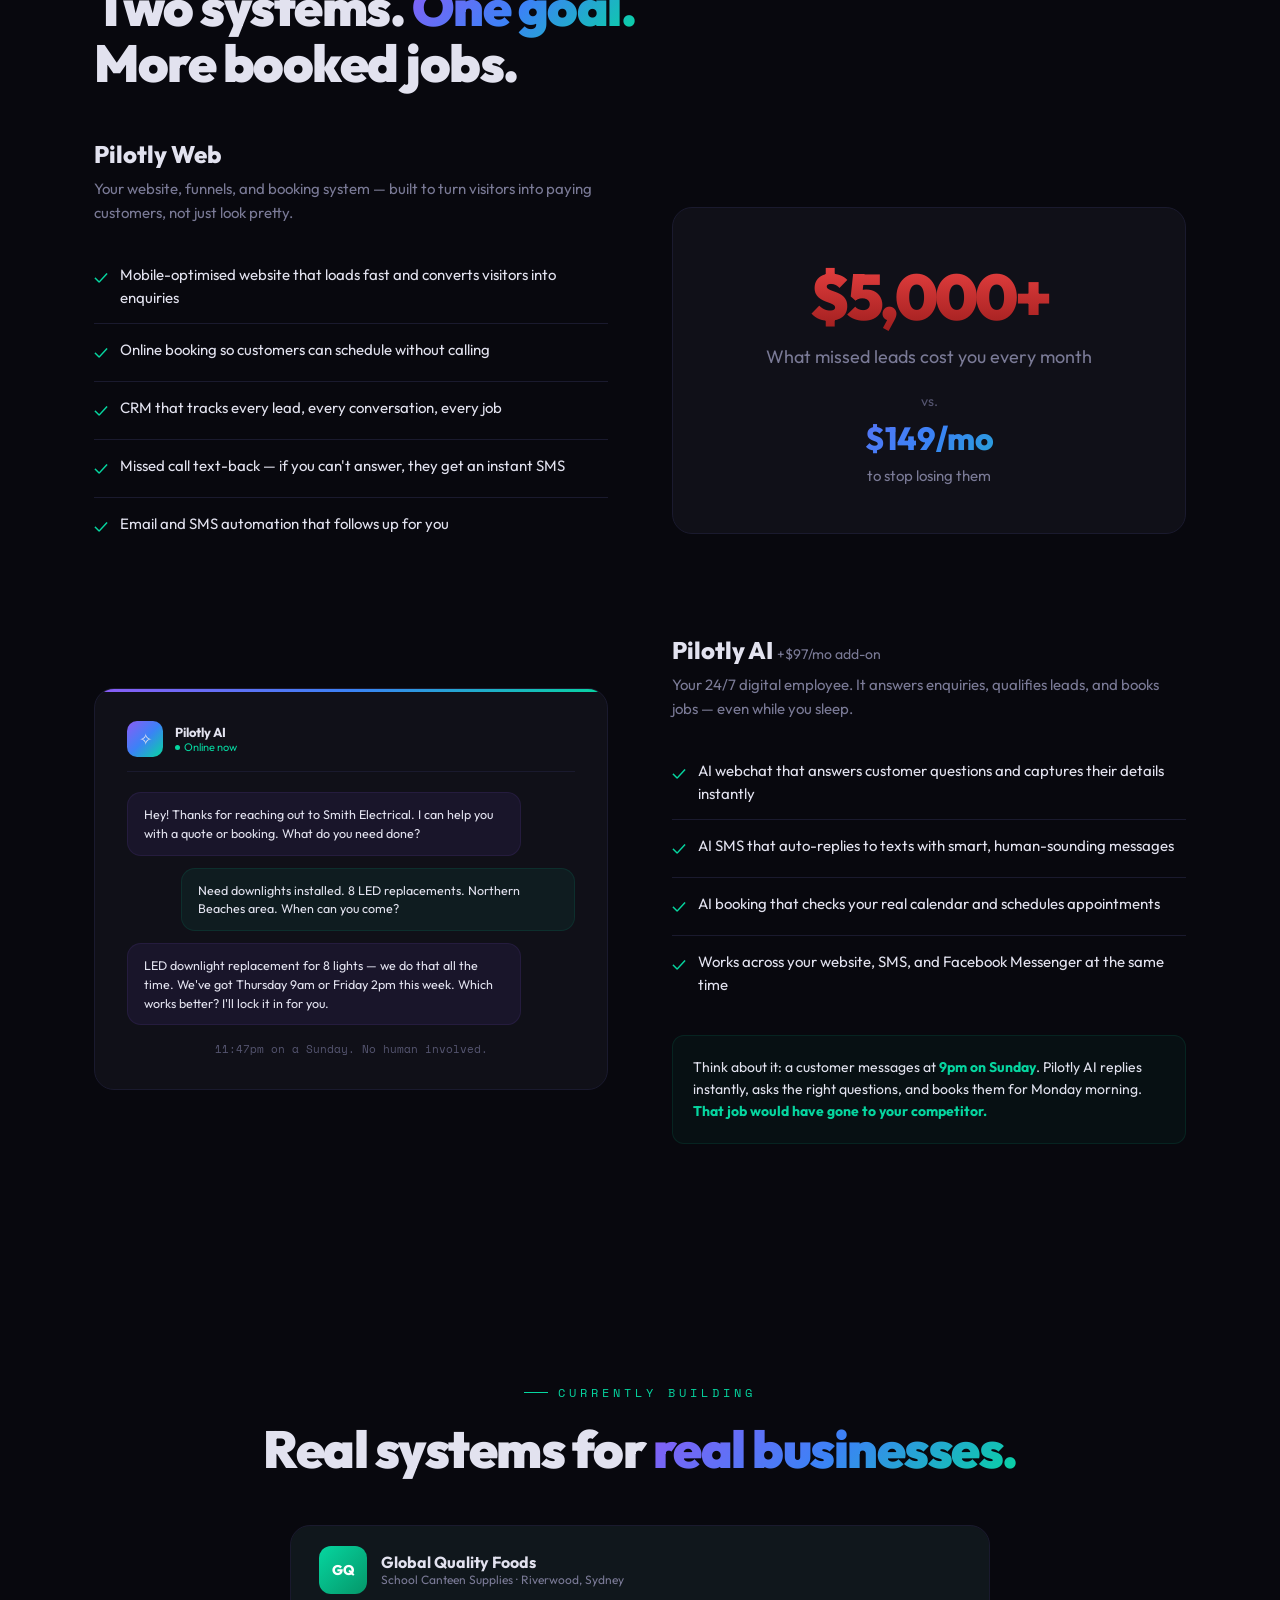
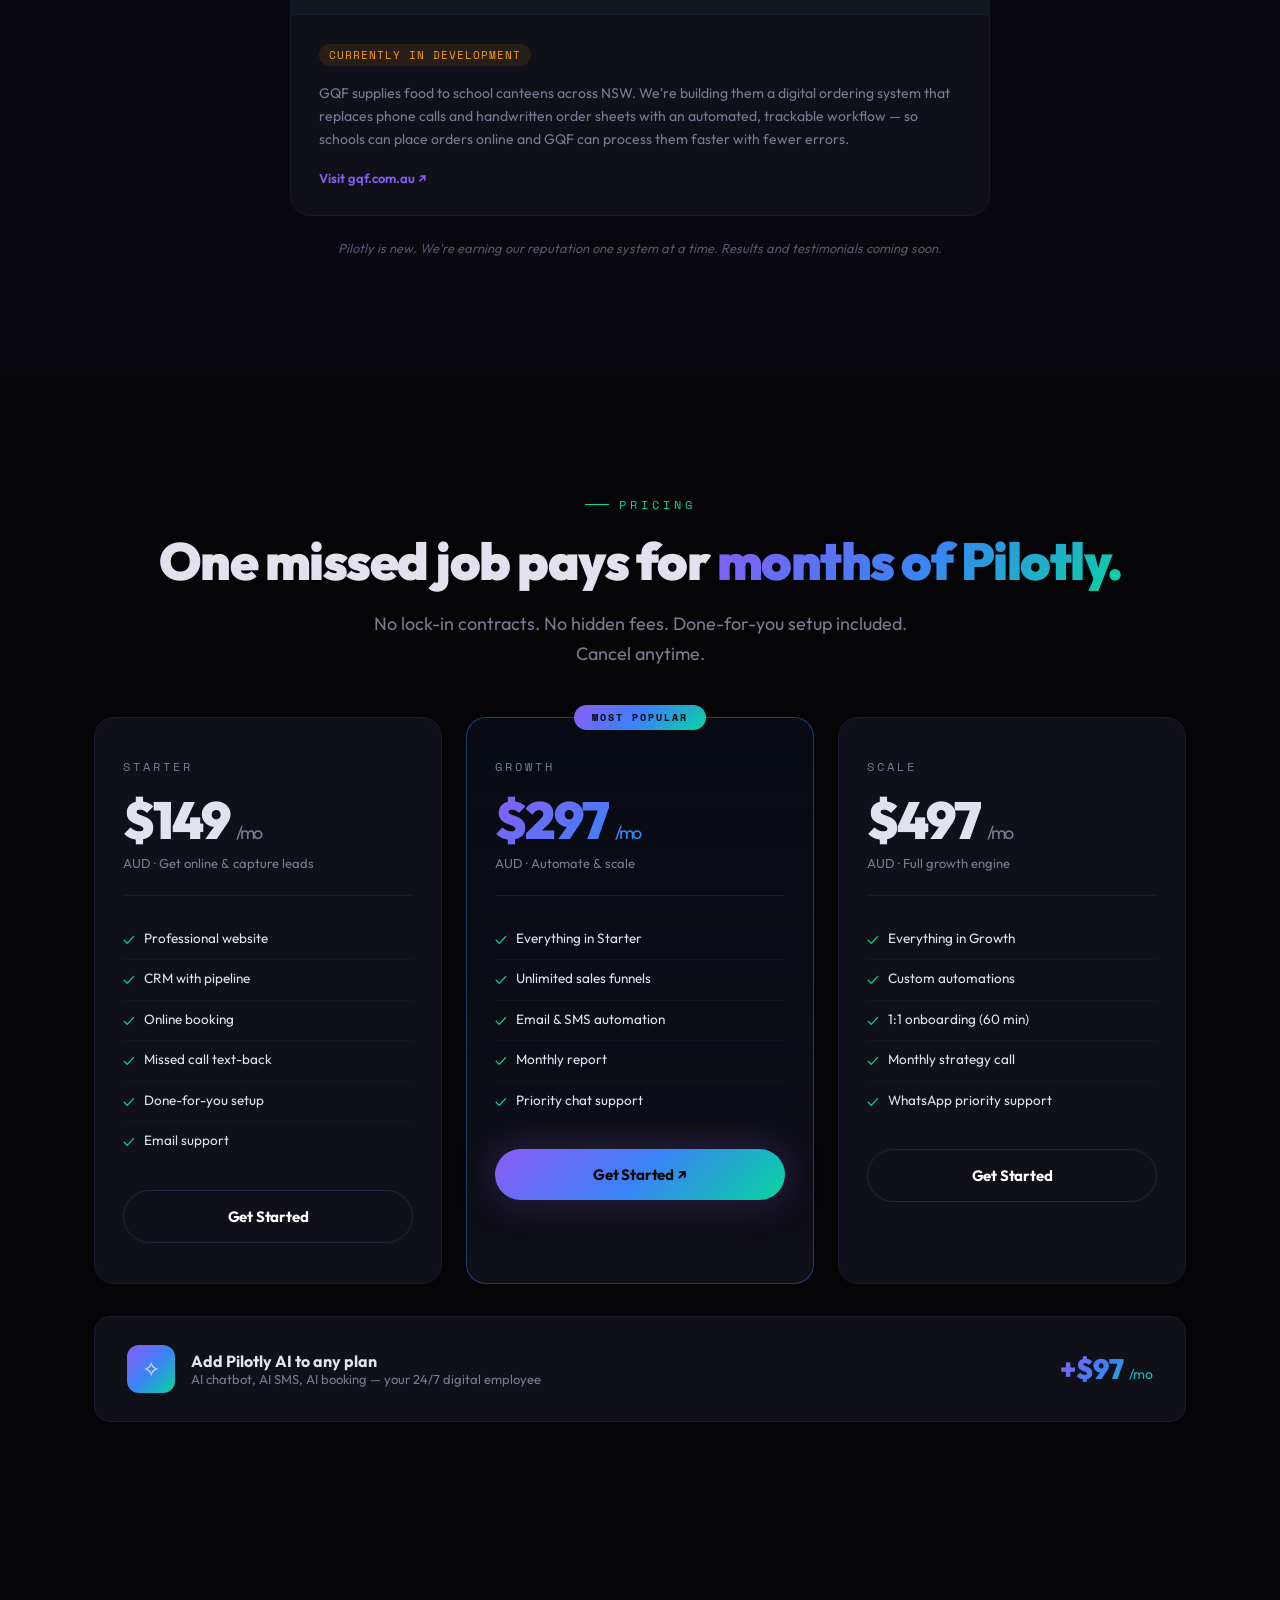
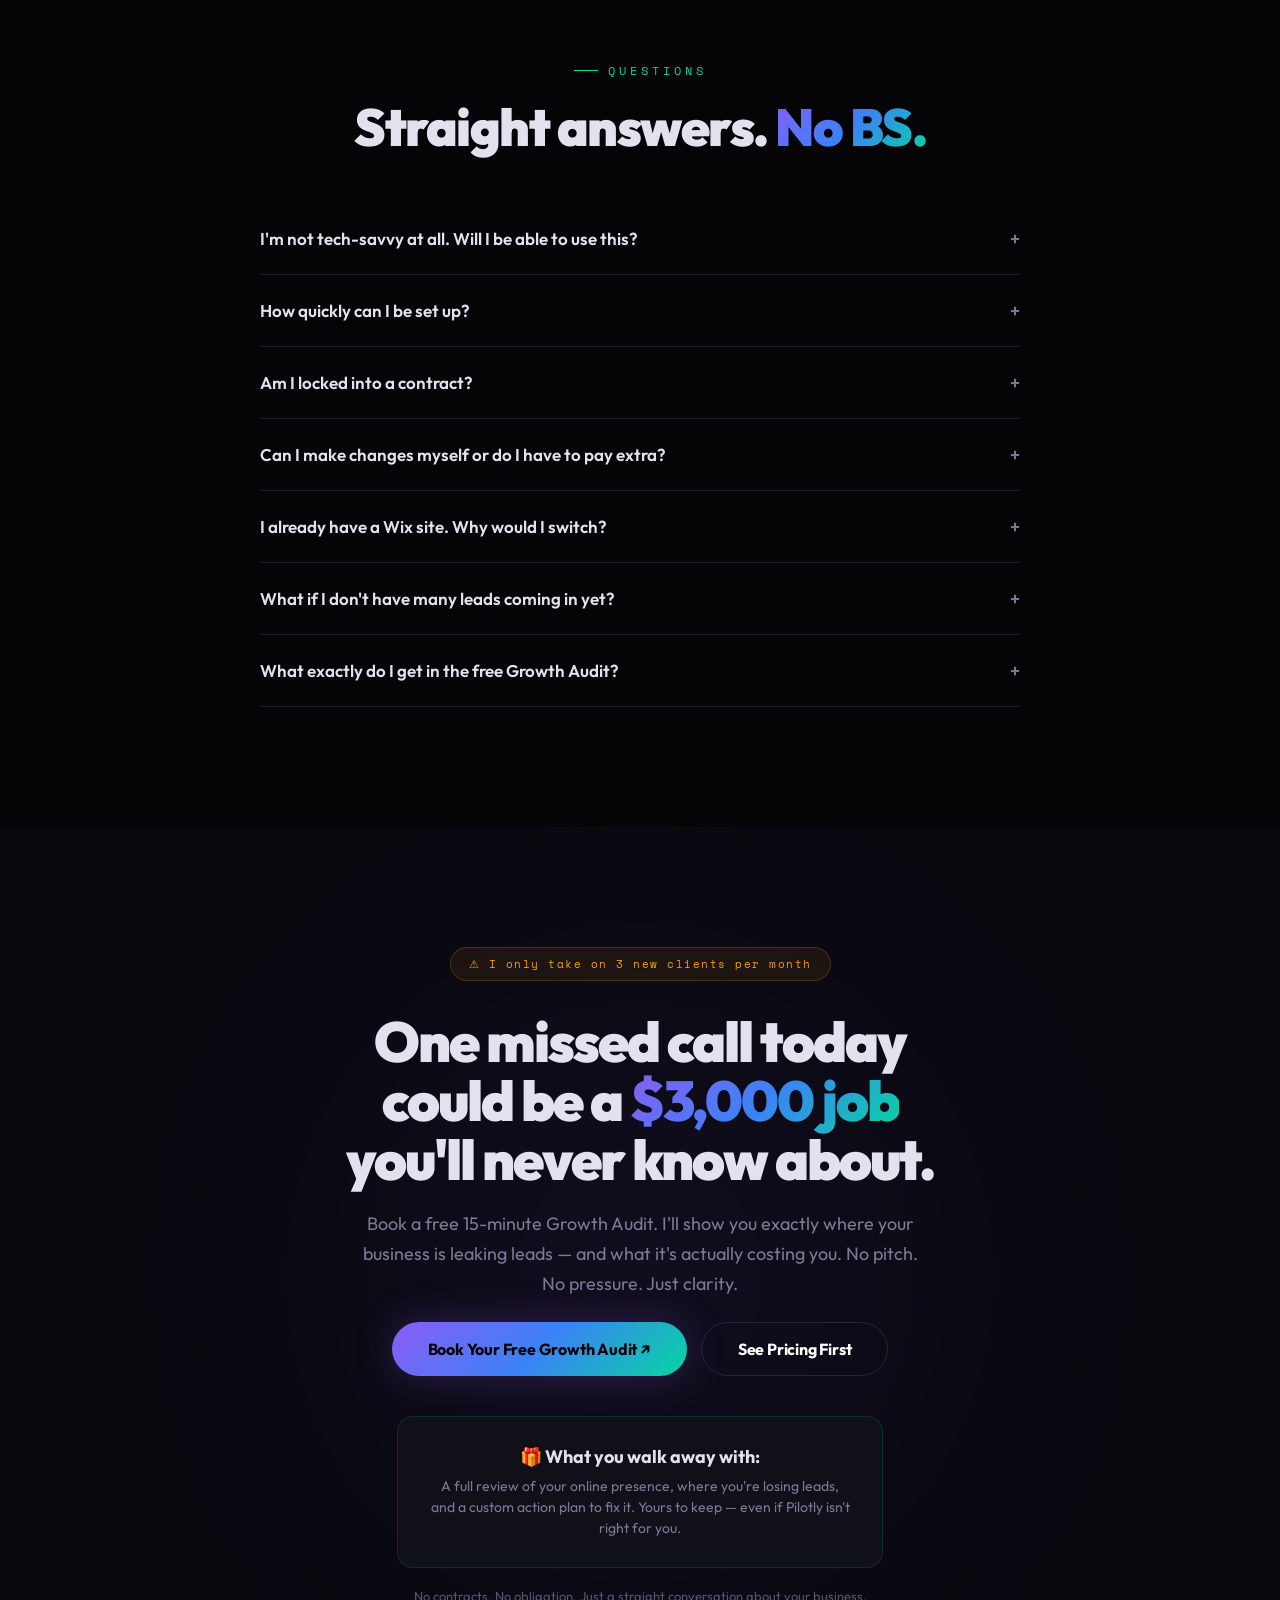
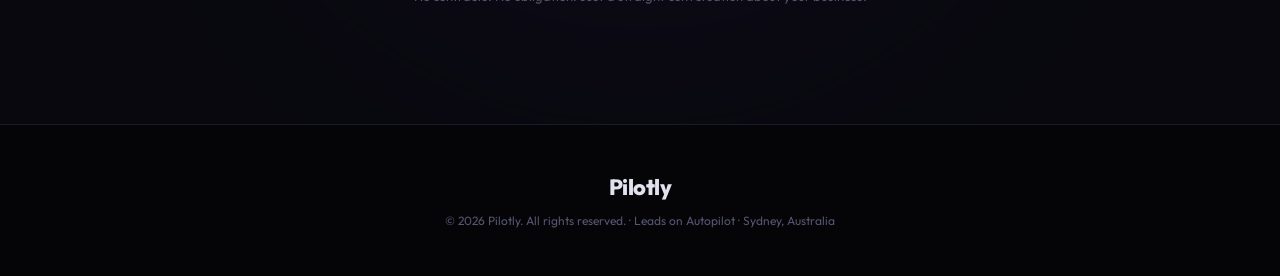
==== commit b73d0b3e: "index.html" ====
--- a/index.html
+++ b/index.html
@@ -4,459 +4,418 @@
 <meta charset="UTF-8">
 <meta name="viewport" content="width=device-width, initial-scale=1.0">
 <title>Pilotly — Stop Losing Jobs to Missed Calls</title>
-<link href="https://fonts.googleapis.com/css2?family=Sora:wght@300;400;500;600;700;800&family=JetBrains+Mono:wght@400;500;700&display=swap" rel="stylesheet">
+<link href="https://fonts.googleapis.com/css2?family=Outfit:wght@300;400;500;600;700;800;900&family=Space+Mono:wght@400;700&display=swap" rel="stylesheet">
 <style>
 *{margin:0;padding:0;box-sizing:border-box}
-:root{
---bg:#030306;--bg2:#07070d;--card:rgba(14,14,22,.7);--glass:rgba(18,18,28,.45);
---border:rgba(255,255,255,.06);--border2:rgba(255,255,255,.1);
---text:#e4e4f0;--muted:#6e6e8a;--dim:#44445a;--white:#fff;
---purple:#a78bfa;--blue:#60a5fa;--cyan:#34d399;--red:#f87171;--amber:#fbbf24;
---grad:linear-gradient(135deg,#a78bfa 0%,#60a5fa 50%,#34d399 100%);
---grad2:linear-gradient(135deg,#34d399,#60a5fa,#a78bfa);
-}
-html{scroll-behavior:smooth}
-body{font-family:'Sora',sans-serif;background:var(--bg);color:var(--text);overflow-x:hidden;-webkit-font-smoothing:antialiased}
-a{text-decoration:none;color:inherit}
-
-/* Animated grid background */
-.grid-bg{position:fixed;inset:0;z-index:0;pointer-events:none;overflow:hidden}
-.grid-bg::before{content:'';position:absolute;inset:-50%;width:200%;height:200%;background-image:linear-gradient(rgba(167,139,250,.03) 1px,transparent 1px),linear-gradient(90deg,rgba(167,139,250,.03) 1px,transparent 1px);background-size:60px 60px;animation:gridMove 20s linear infinite}
-@keyframes gridMove{to{transform:translate(60px,60px)}}
-.grid-bg::after{content:'';position:absolute;inset:0;background:radial-gradient(ellipse at 50% 0%,transparent 0%,var(--bg) 70%)}
-
-.ctn{max-width:1120px;margin:0 auto;padding:0 28px;position:relative;z-index:2}
+:root{--bg:#050508;--bg2:#08080e;--card:#101018;--border:#1a1a2e;--border2:#252540;--text:#e2e2ef;--muted:#7a7a96;--dim:#555570;--white:#fff;--purple:#8b5cf6;--blue:#3b82f6;--cyan:#06d6a0;--red:#ef4444;--amber:#f59e0b;--grad:linear-gradient(135deg,#8b5cf6,#3b82f6,#06d6a0)}
+html{scroll-behavior:smooth}body{font-family:'Outfit',sans-serif;background:var(--bg);color:var(--text);overflow-x:hidden;-webkit-font-smoothing:antialiased}a{text-decoration:none;color:inherit}
+body::before{content:'';position:fixed;inset:0;background-image:url("data:image/svg+xml,%3Csvg viewBox='0 0 256 256' xmlns='http://www.w3.org/2000/svg'%3E%3Cfilter id='n'%3E%3CfeTurbulence type='fractalNoise' baseFrequency='0.85' numOctaves='4' stitchTiles='stitch'/%3E%3C/filter%3E%3Crect width='100%25' height='100%25' filter='url(%23n)' opacity='0.025'/%3E%3C/svg%3E");pointer-events:none;z-index:9999;opacity:.5}
+.ctn{max-width:1140px;margin:0 auto;padding:0 24px}
 .gt{background:var(--grad);-webkit-background-clip:text;-webkit-text-fill-color:transparent;background-clip:text}
-
-/* Buttons */
-.btn{display:inline-flex;align-items:center;gap:10px;padding:15px 34px;border-radius:14px;font-family:'Sora',sans-serif;font-weight:600;font-size:15px;border:none;cursor:pointer;transition:all .4s cubic-bezier(.16,1,.3,1);letter-spacing:-.2px;position:relative;overflow:hidden}
-.btn-p{background:var(--grad);color:var(--bg)}
-.btn-p::before{content:'';position:absolute;inset:0;background:linear-gradient(135deg,rgba(255,255,255,.25),transparent);opacity:0;transition:opacity .3s}
-.btn-p:hover::before{opacity:1}
-.btn-p:hover{transform:translateY(-2px);box-shadow:0 8px 40px rgba(167,139,250,.3),0 2px 12px rgba(52,211,153,.2)}
-.btn-o{background:var(--glass);color:var(--white);border:1px solid var(--border2);backdrop-filter:blur(12px)}
-.btn-o:hover{border-color:var(--purple);background:rgba(167,139,250,.08);transform:translateY(-2px)}
-
-.stag{font-family:'JetBrains Mono',monospace;font-size:11px;letter-spacing:3px;text-transform:uppercase;color:var(--cyan);margin-bottom:20px;display:flex;align-items:center;gap:12px}
-.stag::before{content:'';width:20px;height:1px;background:var(--cyan)}
-.sh{font-size:clamp(32px,5vw,50px);font-weight:800;line-height:1.1;letter-spacing:-1.5px;margin-bottom:18px}
-.ss{font-size:17px;color:var(--muted);line-height:1.7;max-width:560px}
-.sec{padding:100px 0;position:relative}
-
-/* Glass card base */
-.g-card{background:var(--glass);backdrop-filter:blur(16px);border:1px solid var(--border);border-radius:20px;transition:all .4s cubic-bezier(.16,1,.3,1)}
-.g-card:hover{border-color:var(--border2);box-shadow:0 20px 60px rgba(0,0,0,.4),inset 0 1px 0 rgba(255,255,255,.05)}
+.btn{display:inline-flex;align-items:center;gap:8px;padding:16px 36px;border-radius:60px;font-family:'Outfit',sans-serif;font-weight:700;font-size:16px;border:none;cursor:pointer;transition:all .35s;letter-spacing:-.2px}
+.btn-p{background:var(--grad);color:#050508;box-shadow:0 0 40px rgba(139,92,246,.25)}.btn-p:hover{transform:translateY(-3px);box-shadow:0 0 60px rgba(139,92,246,.4)}
+.btn-o{background:transparent;color:var(--white);border:1px solid var(--border2)}.btn-o:hover{border-color:var(--purple);background:rgba(139,92,246,.06)}
+.stag{font-family:'Space Mono',monospace;font-size:12px;letter-spacing:4px;text-transform:uppercase;color:var(--cyan);margin-bottom:20px;display:flex;align-items:center;gap:10px}.stag::before{content:'';width:24px;height:1px;background:var(--cyan)}
+.sh{font-size:clamp(34px,5vw,52px);font-weight:900;line-height:1.08;letter-spacing:-1.5px;margin-bottom:20px}
+.ss{font-size:18px;color:var(--muted);line-height:1.65;max-width:580px}
+.sec{padding:120px 0;position:relative;overflow:hidden}
 
 /* Nav */
-nav{position:fixed;top:0;width:100%;z-index:100;padding:16px 0;transition:all .4s}
-nav.s{backdrop-filter:blur(20px);background:rgba(3,3,6,.8);border-bottom:1px solid var(--border);padding:10px 0}
-.nav-i{display:flex;align-items:center;justify-content:space-between}
-.logo{font-size:20px;font-weight:800;letter-spacing:-.5px}
-.nav-l{display:flex;gap:24px;align-items:center}
-.nav-l a{font-size:13px;font-weight:500;color:var(--muted);transition:.25s}
-.nav-l a:hover{color:var(--white)}
-.nav-c{font-size:12px!important;color:var(--bg)!important;padding:9px 20px;border-radius:10px;background:var(--grad);font-weight:600!important}
+nav{position:fixed;top:0;width:100%;z-index:100;padding:18px 0;backdrop-filter:blur(20px);background:rgba(5,5,8,.75);border-bottom:1px solid transparent;transition:all .3s}
+nav.s{border-bottom-color:var(--border);padding:12px 0}
+.nav-i{display:flex;align-items:center;justify-content:space-between}.logo{font-size:22px;font-weight:800;letter-spacing:-.5px}
+.nav-l{display:flex;gap:28px;align-items:center}.nav-l a{font-size:13px;font-weight:500;color:var(--muted);transition:.2s}.nav-l a:hover{color:var(--white)}
+.nav-c{font-size:13px!important;color:var(--bg)!important;padding:10px 22px;border-radius:50px;background:var(--grad);font-weight:600!important}
 
 /* Mobile sticky */
-.sticky-cta{display:none;position:fixed;bottom:0;left:0;right:0;z-index:99;padding:12px 16px;background:rgba(3,3,6,.95);backdrop-filter:blur(20px);border-top:1px solid var(--border)}
-.sticky-cta a{display:flex;align-items:center;justify-content:center;gap:8px;padding:13px;border-radius:14px;background:var(--grad);color:var(--bg);font-weight:700;font-size:14px;width:100%}
-
-/* ===== HERO ===== */
-.hero{min-height:100vh;display:flex;align-items:center;padding:140px 0 80px;position:relative}
-.h-orb{position:absolute;border-radius:50%;pointer-events:none;animation:orbFloat 8s ease-in-out infinite}
-.h-orb1{width:500px;height:500px;top:-150px;right:-100px;background:radial-gradient(circle,rgba(167,139,250,.15),transparent 70%);animation-duration:10s}
-.h-orb2{width:400px;height:400px;bottom:-100px;left:-100px;background:radial-gradient(circle,rgba(52,211,153,.12),transparent 70%);animation-delay:-4s}
-.h-orb3{width:600px;height:600px;top:30%;left:40%;background:radial-gradient(circle,rgba(96,165,250,.08),transparent 70%);animation-delay:-2s;animation-duration:12s}
-@keyframes orbFloat{0%,100%{transform:translate(0,0)}50%{transform:translate(30px,-20px)}}
-.hero-c{position:relative;z-index:2;max-width:700px}
-.h-hook{display:inline-flex;align-items:center;gap:10px;padding:10px 20px;border-radius:14px;background:rgba(248,113,113,.05);border:1px solid rgba(248,113,113,.12);margin-bottom:36px}
-.h-hook-dot{width:7px;height:7px;border-radius:50%;background:var(--red);animation:blink 1.5s infinite}
-@keyframes blink{0%,100%{opacity:1}50%{opacity:.15}}
-.h-hook-stat{font-family:'JetBrains Mono',monospace;font-size:24px;font-weight:700;background:linear-gradient(135deg,var(--red),var(--amber));-webkit-background-clip:text;-webkit-text-fill-color:transparent}
-.h-hook-text{font-family:'JetBrains Mono',monospace;font-size:11px;color:var(--red);letter-spacing:1px}
-.hero h1{font-size:clamp(38px,6.5vw,68px);font-weight:800;line-height:1.05;letter-spacing:-2px;margin-bottom:24px}
-.h-sub{font-size:18px;color:var(--muted);line-height:1.7;max-width:520px;margin-bottom:36px}
-.h-btns{display:flex;gap:12px;flex-wrap:wrap;margin-bottom:40px}
-.h-note{font-size:13px;color:var(--dim);padding-top:20px;border-top:1px solid var(--border)}
-
-/* ===== PROBLEM ===== */
-.prob{background:linear-gradient(180deg,var(--bg2),var(--bg))}
-.prob-story{max-width:680px;margin:48px auto 0;position:relative}
-.prob-story p{font-size:17px;line-height:1.85;color:var(--text);margin-bottom:24px;position:relative;padding-left:20px;border-left:2px solid var(--border)}
-.prob-story .hl{color:var(--red);font-weight:600}
-.prob-story .money{color:var(--amber);font-weight:700;font-family:'JetBrains Mono',monospace}
-.prob-grid{display:grid;grid-template-columns:1fr 1fr;gap:14px;margin-top:48px}
-.prob-card{padding:24px;border-radius:16px;position:relative;overflow:hidden}
-.prob-card::before{content:'';position:absolute;left:0;top:0;bottom:0;width:3px;background:linear-gradient(180deg,var(--red),transparent);border-radius:2px}
-.prob-card h4{font-size:15px;font-weight:700;margin-bottom:6px;padding-left:14px}
-.prob-card p{font-size:13px;color:var(--muted);line-height:1.55;padding-left:14px}
-.prob-cta{margin-top:48px;text-align:center;padding:36px;border-radius:20px;border:1px solid rgba(248,113,113,.1);background:rgba(248,113,113,.03)}
-.prob-cta p{font-size:20px;font-weight:700;line-height:1.4}
-
-/* ===== OPPORTUNITY ===== */
-.opp-grid{display:grid;grid-template-columns:1fr 1fr;gap:20px;margin-top:48px}
-.opp-col{padding:32px;border-radius:20px}
-.opp-col.old{background:rgba(248,113,113,.03);border:1px solid rgba(248,113,113,.08)}
-.opp-col.new{background:rgba(52,211,153,.03);border:1px solid rgba(52,211,153,.08)}
-.opp-tag{font-family:'JetBrains Mono',monospace;font-size:10px;letter-spacing:2px;text-transform:uppercase;margin-bottom:20px;display:inline-block;padding:5px 14px;border-radius:8px;font-weight:500}
-.opp-tag.red{background:rgba(248,113,113,.08);color:var(--red)}
-.opp-tag.green{background:rgba(52,211,153,.08);color:var(--cyan)}
-.opp-list{list-style:none}
-.opp-list li{padding:10px 0;font-size:14px;display:flex;align-items:flex-start;gap:10px;border-bottom:1px solid rgba(255,255,255,.04);line-height:1.55}
-.opp-list li:last-child{border:none}
-.opp-list .x{color:var(--red);flex-shrink:0;margin-top:2px;font-size:13px}
-.opp-list .v{color:var(--cyan);flex-shrink:0;margin-top:2px;font-size:13px}
-
-/* ===== FOUNDER ===== */
-.founder{background:linear-gradient(180deg,var(--bg),var(--bg2))}
-.founder-grid{display:grid;grid-template-columns:1fr 1fr;gap:56px;align-items:center;margin-top:48px}
-.founder-video{border-radius:24px;aspect-ratio:16/9;display:flex;flex-direction:column;align-items:center;justify-content:center;gap:16px;position:relative;overflow:hidden;background:linear-gradient(135deg,rgba(167,139,250,.06),rgba(52,211,153,.04))}
-.founder-video::before{content:'';position:absolute;inset:0;border-radius:24px;padding:1px;background:var(--grad);-webkit-mask:linear-gradient(#fff 0 0) content-box,linear-gradient(#fff 0 0);-webkit-mask-composite:xor;mask-composite:exclude}
-.fv-play{width:68px;height:68px;border-radius:50%;background:var(--grad);display:flex;align-items:center;justify-content:center;font-size:24px;cursor:pointer;box-shadow:0 0 50px rgba(167,139,250,.25);transition:.4s}
-.fv-play:hover{transform:scale(1.12);box-shadow:0 0 80px rgba(167,139,250,.4)}
-.fv-label{font-size:13px;color:var(--muted)}
-.founder-text h3{font-size:22px;font-weight:700;margin-bottom:16px;line-height:1.3}
-.founder-text p{font-size:15px;color:var(--muted);line-height:1.7;margin-bottom:14px}
+.sticky-cta{display:none;position:fixed;bottom:0;left:0;right:0;z-index:99;padding:12px 16px;background:rgba(5,5,8,.95);backdrop-filter:blur(20px);border-top:1px solid var(--border)}
+.sticky-cta a{display:flex;align-items:center;justify-content:center;gap:8px;padding:14px;border-radius:50px;background:var(--grad);color:var(--bg);font-weight:700;font-size:15px;width:100%}
+
+/* ===== HERO — Hook Point: stat-driven pattern interrupt ===== */
+.hero{min-height:100vh;display:flex;align-items:center;padding:140px 0 100px;position:relative}
+.h-glow{position:absolute;border-radius:50%;filter:blur(130px);pointer-events:none}
+.hg1{width:700px;height:700px;top:-250px;right:-200px;background:#8b5cf6;opacity:.12}
+.hg2{width:600px;height:600px;bottom:-150px;left:-200px;background:#06d6a0;opacity:.1}
+.hg3{width:900px;height:900px;top:40%;left:45%;transform:translate(-50%,-50%);background:#3b82f6;opacity:.06}
+.hero-c{position:relative;z-index:2;max-width:740px}
+/* Stat hook at top */
+.h-stat-hook{font-family:'Space Mono',monospace;font-size:13px;color:var(--red);letter-spacing:1px;margin-bottom:32px;padding:10px 20px;background:rgba(239,68,68,.06);border:1px solid rgba(239,68,68,.15);border-radius:12px;display:inline-block;line-height:1.6}
+.h-stat-hook strong{font-size:32px;display:block;margin-bottom:2px;background:linear-gradient(135deg,#ef4444,#f59e0b);-webkit-background-clip:text;-webkit-text-fill-color:transparent}
+.hero h1{font-size:clamp(40px,7vw,72px);font-weight:900;line-height:1.05;letter-spacing:-2.5px;margin-bottom:28px}
+.h-sub{font-size:20px;color:var(--muted);line-height:1.65;max-width:540px;margin-bottom:36px}
+.h-btns{display:flex;gap:14px;flex-wrap:wrap;margin-bottom:48px}
+/* Warmth element: conversational tone */
+.h-note{font-size:14px;color:var(--dim);font-style:italic;padding-top:24px;border-top:1px solid var(--border)}
+
+/* ===== PROBLEM — Emotional, specific, relatable ===== */
+.prob{background:var(--bg2)}
+.prob-story{max-width:720px;margin:48px auto 0;font-size:17px;line-height:1.8;color:var(--text)}
+.prob-story p{margin-bottom:24px}
+.prob-story .highlight{color:var(--red);font-weight:700}
+.prob-story .money{color:var(--amber);font-weight:700}
+.prob-cards{display:grid;grid-template-columns:repeat(2,1fr);gap:16px;margin-top:48px}
+.prob-card{background:var(--card);border:1px solid var(--border);border-radius:16px;padding:28px;position:relative;transition:.3s}
+.prob-card:hover{border-color:rgba(239,68,68,.2)}
+.prob-card::before{content:'';position:absolute;left:0;top:12px;bottom:12px;width:3px;border-radius:2px;background:var(--red);opacity:.5}
+.prob-card h4{font-size:15px;font-weight:700;margin-bottom:6px;padding-left:16px}
+.prob-card p{font-size:13px;color:var(--muted);line-height:1.55;padding-left:16px}
+.prob-bottom{margin-top:48px;text-align:center;padding:32px;border-radius:16px;border:1px solid var(--border2);background:rgba(239,68,68,.03)}
+.prob-bottom p{font-size:20px;font-weight:700;line-height:1.4}
+
+/* ===== NEW OPPORTUNITY ===== */
+.opp-grid{display:grid;grid-template-columns:1fr 1fr;gap:32px;margin-top:48px}
+.opp-col{padding:36px;border-radius:16px;border:1px solid var(--border)}
+.opp-col.old{background:rgba(239,68,68,.03);border-color:rgba(239,68,68,.12)}
+.opp-col.new{background:rgba(6,214,160,.03);border-color:rgba(6,214,160,.12)}
+.opp-tag{font-family:'Space Mono',monospace;font-size:11px;letter-spacing:2px;text-transform:uppercase;margin-bottom:20px;display:inline-block;padding:4px 12px;border-radius:50px}
+.opp-tag.red{background:rgba(239,68,68,.1);color:var(--red)}.opp-tag.green{background:rgba(6,214,160,.1);color:var(--cyan)}
+.opp-list{list-style:none}.opp-list li{padding:10px 0;font-size:15px;display:flex;align-items:flex-start;gap:10px;border-bottom:1px solid rgba(30,30,46,.4);line-height:1.5}.opp-list li:last-child{border:none}
+.opp-list .x{color:var(--red);flex-shrink:0;margin-top:2px}.opp-list .v{color:var(--cyan);flex-shrink:0;margin-top:2px}
+
+/* ===== FOUNDER VIDEO — Warmth + Attractive Character ===== */
+.founder{background:var(--bg2)}
+.founder-grid{display:grid;grid-template-columns:1fr 1fr;gap:64px;align-items:center;margin-top:48px}
+.founder-video{background:var(--card);border:1px solid var(--border);border-radius:20px;aspect-ratio:16/9;display:flex;flex-direction:column;align-items:center;justify-content:center;gap:16px;position:relative;overflow:hidden}
+.founder-video::before{content:'';position:absolute;top:0;left:0;right:0;height:3px;background:var(--grad)}
+.fv-play{width:72px;height:72px;border-radius:50%;background:var(--grad);display:flex;align-items:center;justify-content:center;font-size:28px;cursor:pointer;box-shadow:0 0 40px rgba(139,92,246,.2);transition:.3s}
+.fv-play:hover{transform:scale(1.1)}
+.fv-label{font-size:14px;color:var(--muted)}
+.founder-text h3{font-size:24px;font-weight:800;margin-bottom:16px}
+.founder-text p{font-size:16px;color:var(--muted);line-height:1.7;margin-bottom:16px}
 .founder-sig{display:flex;align-items:center;gap:14px;margin-top:28px;padding-top:20px;border-top:1px solid var(--border)}
-.founder-avatar{width:48px;height:48px;border-radius:14px;background:var(--grad);display:flex;align-items:center;justify-content:center;font-weight:700;font-size:16px;color:var(--bg)}
-.founder-name{font-size:15px;font-weight:700}
-.founder-role{font-size:12px;color:var(--muted)}
-
-/* ===== STEPS ===== */
-.steps-grid{display:grid;grid-template-columns:repeat(4,1fr);gap:16px;margin-top:48px}
-.step-card{padding:28px 20px;border-radius:18px;text-align:center;position:relative}
-.step-card::before{content:'';position:absolute;top:0;left:50%;transform:translateX(-50%);width:40px;height:2px;background:var(--grad);border-radius:2px}
-.step-num{font-family:'JetBrains Mono',monospace;font-size:10px;color:var(--purple);letter-spacing:3px;margin-bottom:16px;margin-top:8px}
-.step-icon{font-size:28px;margin-bottom:14px}
-.step-card h4{font-size:15px;font-weight:700;margin-bottom:8px}
-.step-card p{font-size:12px;color:var(--muted);line-height:1.55}
+.founder-avatar{width:52px;height:52px;border-radius:50%;background:var(--grad);display:flex;align-items:center;justify-content:center;font-weight:800;font-size:18px;color:var(--bg)}
+.founder-name{font-size:16px;font-weight:700}
+.founder-role{font-size:13px;color:var(--muted)}
+
+/* ===== HOW IT WORKS ===== */
+.steps-grid{display:grid;grid-template-columns:repeat(4,1fr);gap:20px;margin-top:48px}
+.step-card{background:var(--card);border:1px solid var(--border);border-radius:16px;padding:28px;text-align:center;transition:.3s;position:relative}
+.step-card:hover{transform:translateY(-3px);border-color:rgba(139,92,246,.2)}
+.step-num{font-family:'Space Mono',monospace;font-size:11px;color:var(--purple);letter-spacing:3px;margin-bottom:14px}
+.step-icon{font-size:32px;margin-bottom:14px}
+.step-card h4{font-size:16px;font-weight:700;margin-bottom:8px}
+.step-card p{font-size:13px;color:var(--muted);line-height:1.5}
 
 /* ===== SERVICES ===== */
-.svc{background:linear-gradient(180deg,var(--bg2),var(--bg))}
-.svc-block{margin-top:48px;display:grid;grid-template-columns:1fr 1fr;gap:56px;align-items:center}
+.svc{background:var(--bg2)}
+.svc-block{margin-top:48px;display:grid;grid-template-columns:1fr 1fr;gap:64px;align-items:center}
 .svc-block+.svc-block{margin-top:80px}
 .svc-list{list-style:none}
-.svc-list li{display:flex;align-items:flex-start;gap:12px;padding:12px 0;font-size:14px;line-height:1.6;border-bottom:1px solid var(--border)}
-.svc-list li:last-child{border:none}
-.svc-ck{color:var(--cyan);font-size:16px;flex-shrink:0;margin-top:2px}
-.svc-impact{margin-top:24px;padding:20px;background:rgba(52,211,153,.04);border:1px solid rgba(52,211,153,.08);border-radius:14px}
-.svc-impact p{font-size:14px;line-height:1.6}.svc-impact strong{color:var(--cyan)}
-
-/* Cost reframe */
-.cost-box{padding:40px 32px;border-radius:24px;text-align:center;position:relative;overflow:hidden;background:linear-gradient(135deg,rgba(248,113,113,.04),rgba(167,139,250,.04))}
-.cost-box::before{content:'';position:absolute;inset:0;border-radius:24px;padding:1px;background:linear-gradient(135deg,rgba(248,113,113,.2),rgba(167,139,250,.2));-webkit-mask:linear-gradient(#fff 0 0) content-box,linear-gradient(#fff 0 0);-webkit-mask-composite:xor;mask-composite:exclude}
-.cost-big{font-size:56px;font-weight:800;letter-spacing:-3px;background:linear-gradient(180deg,var(--red),#991b1b);-webkit-background-clip:text;-webkit-text-fill-color:transparent;margin-bottom:4px;font-family:'JetBrains Mono',monospace}
-.cost-label{font-size:16px;color:var(--muted);margin-bottom:28px}
-.cost-vs{font-size:13px;color:var(--dim);margin-bottom:6px}
-.cost-pilotly{font-size:32px;font-weight:800;margin-bottom:4px}
-.cost-sub{font-size:14px;color:var(--muted)}
-
-/* AI chat preview */
-.ai-preview{border-radius:24px;padding:28px;position:relative;overflow:hidden;background:linear-gradient(135deg,rgba(167,139,250,.04),rgba(52,211,153,.02))}
-.ai-preview::before{content:'';position:absolute;inset:0;border-radius:24px;padding:1px;background:var(--grad);-webkit-mask:linear-gradient(#fff 0 0) content-box,linear-gradient(#fff 0 0);-webkit-mask-composite:xor;mask-composite:exclude}
+.svc-list li{display:flex;align-items:flex-start;gap:12px;padding:14px 0;font-size:15px;line-height:1.55;border-bottom:1px solid var(--border)}.svc-list li:last-child{border:none}
+.svc-ck{color:var(--cyan);font-size:18px;flex-shrink:0;margin-top:1px}
+.svc-visual{background:var(--card);border:1px solid var(--border);border-radius:20px;padding:32px;position:relative;overflow:hidden}
+.svc-visual::before{content:'';position:absolute;top:0;left:0;right:0;height:3px;background:var(--grad)}
+/* AI Chat preview */
 .ai-hd{display:flex;align-items:center;gap:12px;margin-bottom:20px;padding-bottom:14px;border-bottom:1px solid var(--border)}
-.ai-dot{width:34px;height:34px;border-radius:10px;background:var(--grad);display:flex;align-items:center;justify-content:center;font-size:14px}
-.ai-name{font-weight:700;font-size:13px}.ai-status{font-size:10px;color:var(--cyan);display:flex;align-items:center;gap:4px}
-.ai-status .on{width:5px;height:5px;border-radius:50%;background:var(--cyan);animation:blink 2s infinite}
-.ai-msgs{display:flex;flex-direction:column;gap:10px}
-.ai-m{padding:12px 16px;border-radius:14px;font-size:12px;max-width:88%;line-height:1.55}
-.ai-m-b{background:rgba(167,139,250,.06);border:1px solid rgba(167,139,250,.08);align-self:flex-start}
-.ai-m-u{background:rgba(52,211,153,.05);border:1px solid rgba(52,211,153,.08);align-self:flex-end}
-
-/* ===== PROOF ===== */
-.proof{background:linear-gradient(180deg,var(--bg),var(--bg2))}
-.proof-card{margin-top:48px;border-radius:24px;overflow:hidden;max-width:680px;margin-left:auto;margin-right:auto}
-.proof-hd{padding:20px 28px;display:flex;align-items:center;gap:14px;border-bottom:1px solid var(--border);background:rgba(52,211,153,.03)}
-.proof-logo{width:44px;height:44px;border-radius:12px;background:linear-gradient(135deg,var(--cyan),#059669);display:flex;align-items:center;justify-content:center;font-weight:700;font-size:13px;color:var(--bg)}
-.proof-hd-text h4{font-size:15px;font-weight:700}.proof-hd-text p{font-size:11px;color:var(--muted)}
+.ai-dot{width:36px;height:36px;border-radius:10px;background:var(--grad);display:flex;align-items:center;justify-content:center;font-size:16px}
+.ai-name{font-weight:700;font-size:13px}.ai-status{font-size:11px;color:var(--cyan);display:flex;align-items:center;gap:4px}
+.ai-status .on{width:5px;height:5px;border-radius:50%;background:var(--cyan)}
+.ai-msgs{display:flex;flex-direction:column;gap:12px}
+.ai-m{padding:12px 16px;border-radius:14px;font-size:12.5px;max-width:88%;line-height:1.5}
+.ai-m-b{background:rgba(139,92,246,.08);border:1px solid rgba(139,92,246,.1);align-self:flex-start}
+.ai-m-u{background:rgba(6,214,160,.06);border:1px solid rgba(6,214,160,.1);align-self:flex-end}
+.svc-impact{margin-top:24px;padding:20px;background:rgba(6,214,160,.04);border:1px solid rgba(6,214,160,.1);border-radius:12px}
+.svc-impact p{font-size:14px;line-height:1.6;color:var(--text)}.svc-impact strong{color:var(--cyan)}
+
+/* ===== WHAT IT COSTS YOU — reframed pricing anchor ===== */
+.cost-reframe{text-align:center;padding:48px 32px;margin-top:48px;background:var(--card);border:1px solid var(--border);border-radius:20px}
+.cost-reframe .big-num{font-size:64px;font-weight:900;letter-spacing:-3px;background:linear-gradient(180deg,#ef4444,#991b1b);-webkit-background-clip:text;-webkit-text-fill-color:transparent;margin-bottom:8px}
+.cost-reframe .big-label{font-size:18px;color:var(--muted);margin-bottom:24px}
+.cost-reframe .vs{font-size:14px;color:var(--dim);margin-bottom:8px}
+.cost-reframe .pilotly-cost{font-size:32px;font-weight:800;margin-bottom:8px}
+.cost-reframe .pilotly-sub{font-size:15px;color:var(--muted)}
+
+/* ===== HONEST SOCIAL PROOF ===== */
+.proof{background:var(--bg2)}
+.proof-card{margin-top:48px;background:var(--card);border:1px solid var(--border);border-radius:20px;overflow:hidden;max-width:700px;margin-left:auto;margin-right:auto}
+.proof-hd{padding:20px 28px;display:flex;align-items:center;gap:14px;border-bottom:1px solid var(--border);background:rgba(6,214,160,.03)}
+.proof-logo{width:48px;height:48px;border-radius:12px;background:linear-gradient(135deg,#06d6a0,#059669);display:flex;align-items:center;justify-content:center;font-weight:800;font-size:14px;color:var(--white)}
+.proof-hd-text h4{font-size:16px;font-weight:700}.proof-hd-text p{font-size:12px;color:var(--muted)}
 .proof-body{padding:28px}
-.proof-tag{display:inline-block;padding:4px 12px;border-radius:8px;font-size:10px;font-family:'JetBrains Mono',monospace;letter-spacing:1px;background:rgba(251,191,36,.08);color:var(--amber);margin-bottom:14px}
-.proof-body>p{font-size:14px;color:var(--muted);line-height:1.65;margin-bottom:14px}
+.proof-tag{display:inline-block;padding:3px 10px;border-radius:50px;font-size:11px;font-family:'Space Mono',monospace;letter-spacing:1px;background:rgba(245,158,11,.1);color:var(--amber);margin-bottom:16px}
+.proof-body>p{font-size:14px;color:var(--muted);line-height:1.65;margin-bottom:16px}
 .proof-link{font-size:13px;color:var(--purple);font-weight:600;display:inline-flex;align-items:center;gap:6px}.proof-link:hover{text-decoration:underline}
-.proof-note{text-align:center;margin-top:24px;font-size:12px;color:var(--dim);font-style:italic}
+.proof-note{text-align:center;margin-top:24px;font-size:13px;color:var(--dim);font-style:italic}
 
 /* ===== PRICING ===== */
-.pr-grid{display:grid;grid-template-columns:repeat(3,1fr);gap:18px;margin-top:48px}
-.pr-card{border-radius:24px;padding:36px 24px;position:relative;transition:all .4s cubic-bezier(.16,1,.3,1)}
-.pr-card:hover{transform:translateY(-6px)}
-.pr-card.ft{background:linear-gradient(180deg,rgba(96,165,250,.06),var(--glass))!important;border-color:rgba(96,165,250,.15)!important}
-.pr-card.ft::before{content:'MOST POPULAR';position:absolute;top:-12px;left:50%;transform:translateX(-50%);padding:5px 16px;border-radius:8px;background:var(--grad);color:var(--bg);font-size:9px;font-weight:700;letter-spacing:2px;font-family:'JetBrains Mono',monospace}
-.pr-tier{font-family:'JetBrains Mono',monospace;font-size:10px;letter-spacing:3px;text-transform:uppercase;color:var(--muted);margin-bottom:14px}
-.pr-amt{font-size:48px;font-weight:800;letter-spacing:-2px;margin-bottom:2px}.pr-amt span{font-size:16px;font-weight:400;color:var(--muted)}
-.pr-per{font-size:12px;color:var(--muted);margin-bottom:24px}
-.pr-div{height:1px;background:var(--border);margin-bottom:20px}
-.pr-feat{list-style:none;margin-bottom:28px}
-.pr-feat li{padding:7px 0;font-size:13px;display:flex;align-items:flex-start;gap:8px;border-bottom:1px solid rgba(255,255,255,.03);line-height:1.5}
-.pr-feat li:last-child{border:none}
-.pr-ck{color:var(--cyan);font-size:14px;flex-shrink:0;margin-top:2px}
-.pr-card .btn{width:100%;justify-content:center;font-size:14px}
-.pr-ai{margin-top:24px;padding:24px 28px;border-radius:20px;display:flex;align-items:center;justify-content:space-between;flex-wrap:wrap;gap:16px}
-.pr-ai-left{display:flex;align-items:center;gap:14px}
-.pr-ai-icon{width:44px;height:44px;border-radius:12px;background:var(--grad);display:flex;align-items:center;justify-content:center;font-size:18px}
-.pr-ai-text h4{font-size:15px;font-weight:700}.pr-ai-text p{font-size:12px;color:var(--muted)}
-.pr-ai-price{font-size:26px;font-weight:800}.pr-ai-price span{font-size:13px;color:var(--muted);font-weight:400}
+.pr-grid{display:grid;grid-template-columns:repeat(3,1fr);gap:24px;margin-top:48px}
+.pr-card{background:var(--card);border:1px solid var(--border);border-radius:20px;padding:40px 28px;position:relative;transition:.4s}.pr-card:hover{transform:translateY(-4px)}
+.pr-card.ft{border-color:rgba(59,130,246,.4);background:linear-gradient(180deg,rgba(59,130,246,.05),var(--card))}
+.pr-card.ft::before{content:'MOST POPULAR';position:absolute;top:-13px;left:50%;transform:translateX(-50%);padding:5px 18px;border-radius:50px;background:var(--grad);color:var(--bg);font-size:10px;font-weight:700;letter-spacing:2px;font-family:'Space Mono',monospace}
+.pr-tier{font-family:'Space Mono',monospace;font-size:12px;letter-spacing:3px;text-transform:uppercase;color:var(--muted);margin-bottom:12px}
+.pr-amt{font-size:52px;font-weight:900;letter-spacing:-2px;margin-bottom:2px}.pr-amt span{font-size:18px;font-weight:400;color:var(--muted)}
+.pr-per{font-size:13px;color:var(--muted);margin-bottom:24px}.pr-div{height:1px;background:var(--border);margin-bottom:24px}
+.pr-feat{list-style:none;margin-bottom:28px}.pr-feat li{padding:8px 0;font-size:13.5px;display:flex;align-items:flex-start;gap:9px;border-bottom:1px solid rgba(30,30,46,.4);line-height:1.5}.pr-feat li:last-child{border:none}
+.pr-ck{color:var(--cyan);font-size:15px;flex-shrink:0;margin-top:1px}
+.pr-card .btn{width:100%;justify-content:center;font-size:15px}
+.pr-ai{margin-top:32px;padding:28px 32px;background:var(--card);border:1px solid var(--border);border-radius:16px;display:flex;align-items:center;justify-content:space-between;flex-wrap:wrap;gap:20px}
+.pr-ai-left{display:flex;align-items:center;gap:16px}
+.pr-ai-icon{width:48px;height:48px;border-radius:12px;background:var(--grad);display:flex;align-items:center;justify-content:center;font-size:22px}
+.pr-ai-text h4{font-size:16px;font-weight:700}.pr-ai-text p{font-size:13px;color:var(--muted)}
+.pr-ai-price{font-size:28px;font-weight:900}.pr-ai-price span{font-size:14px;color:var(--muted);font-weight:400}
 
 /* ===== FAQ ===== */
-.faq-list{margin-top:48px;max-width:720px;margin-left:auto;margin-right:auto}
-.faq-item{border-bottom:1px solid var(--border)}
-.faq-q{padding:22px 0;cursor:pointer;display:flex;justify-content:space-between;align-items:center;font-size:16px;font-weight:600;transition:.25s;user-select:none}
-.faq-q:hover{color:var(--cyan)}
-.faq-arrow{font-size:18px;color:var(--muted);transition:transform .3s;flex-shrink:0;margin-left:16px}
-.faq-item.open .faq-arrow{transform:rotate(45deg);color:var(--cyan)}
-.faq-a{max-height:0;overflow:hidden;transition:max-height .4s ease,padding .3s}
-.faq-item.open .faq-a{max-height:300px;padding-bottom:22px}
-.faq-a p{font-size:14px;color:var(--muted);line-height:1.7}
+.faq-list{margin-top:48px;max-width:760px;margin-left:auto;margin-right:auto}
+.faq-item{border-bottom:1px solid var(--border)}.faq-q{padding:24px 0;cursor:pointer;display:flex;justify-content:space-between;align-items:center;font-size:17px;font-weight:600;transition:.2s;user-select:none}.faq-q:hover{color:var(--cyan)}
+.faq-arrow{font-size:18px;color:var(--muted);transition:transform .3s;flex-shrink:0;margin-left:16px}.faq-item.open .faq-arrow{transform:rotate(45deg);color:var(--cyan)}
+.faq-a{max-height:0;overflow:hidden;transition:max-height .4s ease,padding .3s}.faq-item.open .faq-a{max-height:300px;padding-bottom:24px}.faq-a p{font-size:15px;color:var(--muted);line-height:1.65}
 
 /* ===== CLOSE ===== */
-.close{text-align:center;background:linear-gradient(180deg,var(--bg2),var(--bg));position:relative;overflow:hidden}
-.close-orb{position:absolute;width:500px;height:500px;border-radius:50%;pointer-events:none;top:50%;left:50%;transform:translate(-50%,-50%);background:radial-gradient(circle,rgba(167,139,250,.1),transparent 70%);animation:orbFloat 10s ease-in-out infinite}
+.close{text-align:center;background:var(--bg2);position:relative;overflow:hidden}
+.close-glow{position:absolute;width:600px;height:600px;border-radius:50%;filter:blur(150px);opacity:.08;pointer-events:none;top:50%;left:50%;transform:translate(-50%,-50%);background:var(--purple)}
 .close-c{position:relative;z-index:2}
-.close h2{font-size:clamp(32px,5vw,52px);font-weight:800;letter-spacing:-1.5px;line-height:1.1;margin-bottom:18px}
-.close .ss{margin:0 auto 28px;text-align:center}
-.close-urg{display:inline-flex;align-items:center;gap:8px;padding:8px 18px;border-radius:10px;background:rgba(251,191,36,.05);border:1px solid rgba(251,191,36,.12);font-family:'JetBrains Mono',monospace;font-size:10px;color:var(--amber);margin-bottom:32px;letter-spacing:1.5px}
-.close-btns{display:flex;gap:12px;justify-content:center;flex-wrap:wrap}
-.close-offer{margin-top:40px;padding:28px 32px;border-radius:20px;display:inline-flex;flex-direction:column;align-items:center;gap:8px}
-.close-offer h4{font-size:17px;font-weight:700}.close-offer p{font-size:13px;color:var(--muted);max-width:400px;line-height:1.55}
-.close-note{margin-top:18px;font-size:12px;color:var(--dim)}
-
-footer{padding:48px 0;border-top:1px solid var(--border);text-align:center}footer p{font-size:11px;color:var(--dim)}
-
-/* Animations */
-.fu{opacity:0;transform:translateY(28px);transition:all .8s cubic-bezier(.16,1,.3,1)}.fu.v{opacity:1;transform:translateY(0)}
-
-/* Responsive */
+.close h2{font-size:clamp(36px,5.5vw,56px);font-weight:900;letter-spacing:-2px;line-height:1.05;margin-bottom:20px}
+.close .ss{margin:0 auto 24px;text-align:center}
+.close-urg{display:inline-flex;align-items:center;gap:8px;padding:8px 18px;border-radius:50px;background:rgba(245,158,11,.08);border:1px solid rgba(245,158,11,.2);font-family:'Space Mono',monospace;font-size:11px;color:var(--amber);margin-bottom:32px;letter-spacing:1.5px}
+.close-btns{display:flex;gap:14px;justify-content:center;flex-wrap:wrap}
+.close-offer{margin-top:40px;padding:28px 32px;border-radius:16px;background:var(--card);border:1px solid rgba(6,214,160,.15);display:inline-flex;flex-direction:column;align-items:center;gap:8px}
+.close-offer h4{font-size:18px;font-weight:700}.close-offer p{font-size:14px;color:var(--muted);max-width:420px;line-height:1.5}
+.close-note{margin-top:20px;font-size:13px;color:var(--dim)}
+
+footer{padding:48px 0;border-top:1px solid var(--border);text-align:center}footer p{font-size:12px;color:var(--dim)}
+
+.fu{opacity:0;transform:translateY(32px);transition:all .7s cubic-bezier(.16,1,.3,1)}.fu.v{opacity:1;transform:translateY(0)}
+
 @media(max-width:900px){
-.nav-l a:not(.nav-c){display:none}
-.prob-grid,.opp-grid,.founder-grid,.svc-block{grid-template-columns:1fr}
-.steps-grid{grid-template-columns:1fr 1fr}
-.pr-grid{grid-template-columns:1fr;max-width:380px;margin-left:auto;margin-right:auto}
+.nav-l a:not(.nav-c){display:none}.prob-cards,.opp-grid,.founder-grid,.svc-block{grid-template-columns:1fr}
+.steps-grid{grid-template-columns:1fr 1fr}.pr-grid{grid-template-columns:1fr;max-width:400px;margin-left:auto;margin-right:auto}
 .sticky-cta{display:block}body{padding-bottom:72px}
 }
 @media(max-width:600px){
-.hero h1{letter-spacing:-1px}
-.h-btns,.close-btns{flex-direction:column}.btn{width:100%;justify-content:center}
-.steps-grid{grid-template-columns:1fr}
-.pr-ai{flex-direction:column;text-align:center}.pr-ai-left{flex-direction:column;align-items:center}
+.hero h1{letter-spacing:-1.5px}.h-btns,.close-btns{flex-direction:column}.btn{width:100%;justify-content:center}
+.steps-grid{grid-template-columns:1fr}.pr-ai{flex-direction:column;text-align:center}.pr-ai-left{flex-direction:column;align-items:center}
 }
 </style>
 </head>
 <body>
-<div class="grid-bg"></div>
-
-<nav id="nav"><div class="ctn nav-i"><div class="logo">Pilotly</div><div class="nav-l"><a href="#problem">Problem</a><a href="#how">How It Works</a><a href="#pricing">Pricing</a><a href="#close" class="nav-c">Free Growth Audit</a></div></div></nav>
+
+<nav id="nav"><div class="ctn nav-i"><div class="logo">Pilotly</div><div class="nav-l"><a href="#problem">The Problem</a><a href="#how">How It Works</a><a href="#pricing">Pricing</a><a href="#close" class="nav-c">Free Growth Audit</a></div></div></nav>
 <div class="sticky-cta"><a href="#close">Free 15-Min Growth Audit &#8599;</a></div>
 
-<!-- HERO -->
+<!-- ===== 1. HERO — Hook Point: stat-driven interrupt ===== -->
 <section class="hero">
-<div class="h-orb h-orb1"></div><div class="h-orb h-orb2"></div><div class="h-orb h-orb3"></div>
+<div class="h-glow hg1"></div><div class="h-glow hg2"></div><div class="h-glow hg3"></div>
 <div class="ctn"><div class="hero-c">
-  <div class="h-hook g-card">
-    <div class="h-hook-dot"></div>
-    <div><div class="h-hook-stat">78%</div><div class="h-hook-text">of customers buy from the first responder</div></div>
-  </div>
-  <h1>How fast does<br><span class="gt">your business</span> respond?</h1>
-  <p class="h-sub">If the answer is "when I get a chance" — you're losing thousands every month. Pilotly builds automated systems that respond in under 60 seconds, follow up until they book, and work while you're on the tools.</p>
+  <div class="h-stat-hook"><strong>78% of customers</strong>buy from the first business that responds.</div>
+  <h1>How fast does <span class="gt">your business</span> respond?</h1>
+  <p class="h-sub">If the answer is "when I get a chance" — you're losing thousands in jobs every month. Pilotly builds automated systems that respond to every lead in under 60 seconds, follow up until they book, and work while you're on the tools.</p>
   <div class="h-btns">
-    <a href="#close" class="btn btn-p">Find Out What You're Losing &#8599;</a>
+    <a href="#close" class="btn btn-p">Find Out How Many Leads You're Losing &#8599;</a>
     <a href="#how" class="btn btn-o">See How It Works</a>
   </div>
-  <p class="h-note">No contracts. No tech skills. We build it, you own it.</p>
+  <p class="h-note">No contracts. No tech skills needed. We build it, you own it. Takes 15 minutes to find out.</p>
 </div></div>
 </section>
 
-<!-- PROBLEM -->
+<!-- ===== 2. PROBLEM — Storytelling, emotional, specific ===== -->
 <section class="sec prob" id="problem">
 <div class="ctn">
-  <div class="fu"><div class="stag">The real problem</div><div class="sh">You don't need more leads.<br>You need to stop <span class="gt">losing them.</span></div></div>
+  <div class="fu"><div class="stag">The real problem</div><div class="sh">You don't need more leads.<br>You need to stop <span class="gt">losing the ones you get.</span></div></div>
   <div class="prob-story fu">
-    <p>It's Tuesday morning. You're under a house rewiring a switchboard. Your phone buzzes. You can't answer — your hands are full.</p>
-    <p>An hour later you check. <span class="hl">Missed call. No voicemail.</span> You call back. No answer. They already booked someone else.</p>
-    <p>That was a <span class="money">$2,800</span> job. Gone. Not because you're bad at what you do — because you couldn't get to the phone.</p>
-    <p>Multiply that by every missed call, every unanswered Facebook message, every Sunday night enquiry you didn't see until Monday afternoon. How much is that? <span class="money">$5,000 a month? $10,000?</span></p>
-  </div>
-  <div class="prob-grid fu">
-    <div class="prob-card g-card"><h4>No website — or one that just sits there</h4><p>Customers Google you, find a page from 2019, and call your competitor.</p></div>
-    <div class="prob-card g-card"><h4>Leads fall through the cracks</h4><p>Wix, Calendly, Excel, WhatsApp, your memory. Something always gets missed.</p></div>
-    <div class="prob-card g-card"><h4>Slow follow-up = no follow-up</h4><p>Enquiry Monday. Reply Thursday. They forgot your name.</p></div>
-    <div class="prob-card g-card"><h4>Competitors are getting faster</h4><p>The tradie down the road has automated responses. Your leads walk to them.</p></div>
-  </div>
-  <div class="prob-cta fu"><p>The problem isn't your skill. It isn't your price.<br>It's the gap between when a lead reaches out<br>and when <span class="gt">someone responds.</span></p></div>
-</div>
-</section>
-
-<!-- OPPORTUNITY -->
+    <p>It's Tuesday morning. You're under a house rewiring a switchboard. Your phone buzzes in your pocket. You can't answer — your hands are full.</p>
+    <p>An hour later, you check your phone. <span class="highlight">Missed call. No voicemail.</span> You call back. No answer. They've already called someone else. Someone who picked up.</p>
+    <p>That was a <span class="money">$2,800 job</span>. Gone. Not because you're not good at what you do — but because you couldn't get to the phone.</p>
+    <p>Now multiply that by every missed call, every unanswered Facebook message, every enquiry that came through your website at 9pm on a Sunday that you didn't see until Monday afternoon.</p>
+    <p>How much is that costing you? <span class="money">$5,000 a month? $10,000?</span></p>
+  </div>
+  <div class="prob-cards fu">
+    <div class="prob-card"><h4>No website — or one that just sits there</h4><p>Customers Google you, find a page from 2019 with no way to book, and call your competitor instead.</p></div>
+    <div class="prob-card"><h4>Leads fall through the cracks</h4><p>You're juggling Wix, Calendly, Excel, WhatsApp, and your memory. Something always gets missed.</p></div>
+    <div class="prob-card"><h4>Slow follow-up = no follow-up</h4><p>A lead enquires Monday. You reply Thursday. They've already forgotten your name and booked elsewhere.</p></div>
+    <div class="prob-card"><h4>Your competitors are getting faster</h4><p>The tradie down the road just set up automated responses. Every lead you miss is walking straight to them.</p></div>
+  </div>
+  <div class="prob-bottom fu"><p>The problem isn't your skill. It isn't your price.<br>It's the gap between when a lead reaches out<br>and when <span class="gt">someone responds.</span></p></div>
+</div>
+</section>
+
+<!-- ===== 3. NEW OPPORTUNITY ===== -->
 <section class="sec">
 <div class="ctn">
-  <div class="fu" style="text-align:center"><div class="stag" style="justify-content:center">A different approach</div><div class="sh">Your Wix site and spreadsheets<br>aren't a <span class="gt">growth system.</span></div></div>
+  <div class="fu" style="text-align:center"><div class="stag" style="justify-content:center">A different approach</div><div class="sh">Your Wix site and spreadsheets<br>aren't a <span class="gt">growth system.</span></div><div class="ss" style="margin:0 auto">Most tradies cobble together 4-5 free tools and hope for the best. That worked in 2020. It doesn't work now.</div></div>
   <div class="opp-grid fu">
     <div class="opp-col old"><div class="opp-tag red">WHAT YOU'RE DOING NOW</div><ul class="opp-list">
-      <li><span class="x">&#10007;</span> Wix or GoDaddy site nobody finds</li>
-      <li><span class="x">&#10007;</span> Phone calls you miss on the job</li>
-      <li><span class="x">&#10007;</span> Leads in your head or a spreadsheet</li>
-      <li><span class="x">&#10007;</span> Follow-up when you remember</li>
+      <li><span class="x">&#10007;</span> Wix or GoDaddy site that nobody finds</li>
+      <li><span class="x">&#10007;</span> Phone calls you miss while on the job</li>
+      <li><span class="x">&#10007;</span> Leads tracked in your head or a spreadsheet</li>
+      <li><span class="x">&#10007;</span> Follow-up when you remember (if you remember)</li>
       <li><span class="x">&#10007;</span> Paying for each tool separately</li>
-      <li><span class="x">&#10007;</span> Can't change your site without a dev</li>
+      <li><span class="x">&#10007;</span> Can't change your website without paying a developer</li>
     </ul></div>
     <div class="opp-col new"><div class="opp-tag green">WHAT A SYSTEM DOES</div><ul class="opp-list">
-      <li><span class="v">&#10003;</span> Website that captures leads automatically</li>
-      <li><span class="v">&#10003;</span> Missed call auto text-back in seconds</li>
-      <li><span class="v">&#10003;</span> Every lead tracked and followed up in CRM</li>
-      <li><span class="v">&#10003;</span> Automated sequences until they book</li>
-      <li><span class="v">&#10003;</span> One platform replaces everything</li>
-      <li><span class="v">&#10003;</span> Update anything yourself, anytime</li>
+      <li><span class="v">&#10003;</span> Website designed to capture leads, not just look nice</li>
+      <li><span class="v">&#10003;</span> Every missed call gets an automatic text-back in seconds</li>
+      <li><span class="v">&#10003;</span> Every lead tracked, organised, and followed up in a CRM</li>
+      <li><span class="v">&#10003;</span> Automated follow-up sequences until they book or reply</li>
+      <li><span class="v">&#10003;</span> One platform replaces Wix + Calendly + Mailchimp + Excel</li>
+      <li><span class="v">&#10003;</span> You can update anything yourself, anytime, no extra cost</li>
     </ul></div>
   </div>
 </div>
 </section>
 
-<!-- FOUNDER -->
+<!-- ===== 4. MEET THE FOUNDER — Warmth + Trust ===== -->
 <section class="sec founder">
 <div class="ctn">
   <div class="fu"><div class="stag">Meet the founder</div><div class="sh">Real person. <span class="gt">Real help.</span></div></div>
   <div class="founder-grid fu">
-    <div class="founder-video"><div class="fv-play">&#9654;</div><div class="fv-label">60 seconds — why I built Pilotly</div></div>
+    <div class="founder-video">
+      <div class="fv-play">&#9654;</div>
+      <div class="fv-label">60 seconds — why I built Pilotly</div>
+    </div>
     <div class="founder-text">
       <h3>I build systems so you can focus on the work you're actually good at.</h3>
-      <p>You didn't start your business to chase leads and update spreadsheets. You started it because you're great at what you do.</p>
-      <p>Pilotly handles the rest — capturing leads, following up, turning enquiries into booked jobs. Automatically. I set it up. I teach you how it works. I give you the keys.</p>
-      <div class="founder-sig"><div class="founder-avatar">SE</div><div><div class="founder-name">Sergio Espitia</div><div class="founder-role">Founder, Pilotly &middot; Sydney</div></div></div>
-    </div>
-  </div>
-</div>
-</section>
-
-<!-- HOW IT WORKS -->
+      <p>You didn't start your business to spend your evenings chasing leads, updating spreadsheets, and trying to figure out why your website isn't working.</p>
+      <p>You started it because you're great at what you do. Pilotly handles the part you're not — capturing leads, following up, and turning enquiries into booked jobs. Automatically.</p>
+      <p>I set everything up for you. I teach you how it works. And I give you the keys so you're never dependent on me or anyone else.</p>
+      <div class="founder-sig">
+        <div class="founder-avatar">SE</div>
+        <div><div class="founder-name">Sergio Espitia</div><div class="founder-role">Founder, Pilotly &middot; Sydney</div></div>
+      </div>
+    </div>
+  </div>
+</div>
+</section>
+
+<!-- ===== 5. HOW IT WORKS ===== -->
 <section class="sec" id="how">
 <div class="ctn">
-  <div class="fu" style="text-align:center"><div class="stag" style="justify-content:center">How it works</div><div class="sh">Live in days. <span class="gt">Not weeks.</span></div></div>
+  <div class="fu" style="text-align:center"><div class="stag" style="justify-content:center">How it works</div><div class="sh">Live in days. <span class="gt">Not weeks.</span></div><div class="ss" style="margin:0 auto">No tech skills needed. You talk, we build, you grow.</div></div>
   <div class="steps-grid fu">
-    <div class="step-card g-card"><div class="step-num">01</div><div class="step-icon">&#128222;</div><h4>Quick call</h4><p>15 minutes. Tell me about your business and goals.</p></div>
-    <div class="step-card g-card"><div class="step-num">02</div><div class="step-icon">&#9881;</div><h4>I build it</h4><p>Website, CRM, automations — done for you in days.</p></div>
-    <div class="step-card g-card"><div class="step-num">03</div><div class="step-icon">&#9889;</div><h4>You go live</h4><p>System captures and responds to leads 24/7.</p></div>
-    <div class="step-card g-card"><div class="step-num">04</div><div class="step-icon">&#128273;</div><h4>You own it</h4><p>Full access. Make changes anytime. I'm one message away.</p></div>
-  </div>
-</div>
-</section>
-
-<!-- SERVICES -->
+    <div class="step-card"><div class="step-num">01</div><div class="step-icon">&#128222;</div><h4>Quick call</h4><p>15 minutes. Tell me about your business. I'll map out exactly what you need.</p></div>
+    <div class="step-card"><div class="step-num">02</div><div class="step-icon">&#9881;</div><h4>I build it</h4><p>Website, CRM, automations — all configured for your specific business. Done in days.</p></div>
+    <div class="step-card"><div class="step-num">03</div><div class="step-icon">&#9889;</div><h4>You go live</h4><p>Your system starts capturing and responding to leads automatically. 24/7.</p></div>
+    <div class="step-card"><div class="step-num">04</div><div class="step-icon">&#128273;</div><h4>You own it</h4><p>Full access to your platform. Make changes anytime. I'm one message away if you need help.</p></div>
+  </div>
+</div>
+</section>
+
+<!-- ===== 6. SERVICES ===== -->
 <section class="sec svc">
 <div class="ctn">
   <div class="fu"><div class="stag">What you get</div><div class="sh">Two systems. <span class="gt">One goal.</span><br>More booked jobs.</div></div>
+
+  <!-- PILOTLY WEB -->
   <div class="svc-block fu">
     <div>
-      <h3 style="font-size:22px;font-weight:800;margin-bottom:8px">Pilotly Web</h3>
-      <p style="font-size:14px;color:var(--muted);margin-bottom:24px;line-height:1.6">Website, funnels, and booking — built to convert visitors into customers.</p>
+      <h3 style="font-size:24px;font-weight:800;margin-bottom:8px">Pilotly Web</h3>
+      <p style="font-size:15px;color:var(--muted);margin-bottom:24px;line-height:1.6">Your website, funnels, and booking system — built to turn visitors into paying customers, not just look pretty.</p>
       <ul class="svc-list">
-        <li><span class="svc-ck">&#10003;</span> Mobile-optimised website that converts</li>
-        <li><span class="svc-ck">&#10003;</span> Online booking — customers schedule without calling</li>
-        <li><span class="svc-ck">&#10003;</span> CRM that tracks every lead and conversation</li>
-        <li><span class="svc-ck">&#10003;</span> Missed call text-back — instant SMS if you can't answer</li>
+        <li><span class="svc-ck">&#10003;</span> Mobile-optimised website that loads fast and converts visitors into enquiries</li>
+        <li><span class="svc-ck">&#10003;</span> Online booking so customers can schedule without calling</li>
+        <li><span class="svc-ck">&#10003;</span> CRM that tracks every lead, every conversation, every job</li>
+        <li><span class="svc-ck">&#10003;</span> Missed call text-back — if you can't answer, they get an instant SMS</li>
         <li><span class="svc-ck">&#10003;</span> Email and SMS automation that follows up for you</li>
       </ul>
     </div>
     <div>
-      <div class="cost-box">
-        <div class="cost-big">$5,000+</div>
-        <div class="cost-label">What missed leads cost you monthly</div>
-        <div class="cost-vs">vs.</div>
-        <div class="cost-pilotly gt">$149/mo</div>
-        <div class="cost-sub">to stop losing them</div>
+      <div class="cost-reframe">
+        <div class="big-num">$5,000+</div>
+        <div class="big-label">What missed leads cost you every month</div>
+        <div class="vs">vs.</div>
+        <div class="pilotly-cost gt">$149/mo</div>
+        <div class="pilotly-sub">to stop losing them</div>
       </div>
     </div>
   </div>
+
+  <!-- PILOTLY AI -->
   <div class="svc-block fu">
-    <div class="ai-preview" style="order:0">
+    <div class="svc-visual" style="order:0">
       <div class="ai-hd"><div class="ai-dot">&#10023;</div><div><div class="ai-name">Pilotly AI</div><div class="ai-status"><span class="on"></span> Online now</div></div></div>
       <div class="ai-msgs">
-        <div class="ai-m ai-m-b">Hey! I'm the AI assistant for Smith Electrical. What do you need done?</div>
-        <div class="ai-m ai-m-u">Need downlights installed. 8 LED replacements. Northern Beaches. When can you come?</div>
-        <div class="ai-m ai-m-b">LED replacement for 8 lights — we've got Thursday 9am or Friday 2pm. Which works? I'll lock it in.</div>
+        <div class="ai-m ai-m-b">Hey! Thanks for reaching out to Smith Electrical. I can help you with a quote or booking. What do you need done?</div>
+        <div class="ai-m ai-m-u">Need downlights installed. 8 LED replacements. Northern Beaches area. When can you come?</div>
+        <div class="ai-m ai-m-b">LED downlight replacement for 8 lights — we do that all the time. We've got Thursday 9am or Friday 2pm this week. Which works better? I'll lock it in for you.</div>
       </div>
-      <p style="text-align:center;margin-top:16px;font-size:10px;color:var(--dim);font-family:'JetBrains Mono',monospace">11:47pm on a Sunday. No human involved.</p>
+      <p style="text-align:center;margin-top:16px;font-size:11px;color:var(--dim);font-family:'Space Mono',monospace">11:47pm on a Sunday. No human involved.</p>
     </div>
     <div style="order:1">
-      <h3 style="font-size:22px;font-weight:800;margin-bottom:8px">Pilotly AI <span style="font-size:13px;color:var(--muted);font-weight:400">+$97/mo</span></h3>
-      <p style="font-size:14px;color:var(--muted);margin-bottom:24px;line-height:1.6">Your 24/7 digital employee that answers, qualifies, and books — while you sleep.</p>
+      <h3 style="font-size:24px;font-weight:800;margin-bottom:8px">Pilotly AI <span style="font-size:14px;color:var(--muted);font-weight:400">+$97/mo add-on</span></h3>
+      <p style="font-size:15px;color:var(--muted);margin-bottom:24px;line-height:1.6">Your 24/7 digital employee. It answers enquiries, qualifies leads, and books jobs — even while you sleep.</p>
       <ul class="svc-list">
-        <li><span class="svc-ck">&#10003;</span> AI webchat — answers questions and captures details instantly</li>
-        <li><span class="svc-ck">&#10003;</span> AI SMS — auto-replies with smart, human-sounding messages</li>
-        <li><span class="svc-ck">&#10003;</span> AI booking — checks availability and schedules automatically</li>
-        <li><span class="svc-ck">&#10003;</span> Multi-channel — website, SMS, Messenger at the same time</li>
+        <li><span class="svc-ck">&#10003;</span> AI webchat that answers customer questions and captures their details instantly</li>
+        <li><span class="svc-ck">&#10003;</span> AI SMS that auto-replies to texts with smart, human-sounding messages</li>
+        <li><span class="svc-ck">&#10003;</span> AI booking that checks your real calendar and schedules appointments</li>
+        <li><span class="svc-ck">&#10003;</span> Works across your website, SMS, and Facebook Messenger at the same time</li>
       </ul>
-      <div class="svc-impact"><p>Customer messages <strong>9pm Sunday</strong>. Pilotly AI replies, qualifies, books Monday morning. <strong>That job would've gone to your competitor.</strong></p></div>
-    </div>
-  </div>
-</div>
-</section>
-
-<!-- PROOF -->
+      <div class="svc-impact"><p>Think about it: a customer messages at <strong>9pm on Sunday</strong>. Pilotly AI replies instantly, asks the right questions, and books them for Monday morning. <strong>That job would have gone to your competitor.</strong></p></div>
+    </div>
+  </div>
+</div>
+</section>
+
+<!-- ===== 7. HONEST SOCIAL PROOF ===== -->
 <section class="sec proof">
 <div class="ctn">
-  <div class="fu" style="text-align:center"><div class="stag" style="justify-content:center">Currently building</div><div class="sh">Real systems. <span class="gt">Real businesses.</span></div></div>
-  <div class="proof-card g-card fu">
+  <div class="fu" style="text-align:center"><div class="stag" style="justify-content:center">Currently building</div><div class="sh">Real systems for <span class="gt">real businesses.</span></div></div>
+  <div class="proof-card fu">
     <div class="proof-hd"><div class="proof-logo">GQ</div><div class="proof-hd-text"><h4>Global Quality Foods</h4><p>School Canteen Supplies &middot; Riverwood, Sydney</p></div></div>
     <div class="proof-body">
-      <div class="proof-tag">IN DEVELOPMENT</div>
-      <p>GQF supplies food to school canteens across NSW. We're building a digital ordering system replacing phone calls and handwritten sheets with an automated workflow.</p>
+      <div class="proof-tag">CURRENTLY IN DEVELOPMENT</div>
+      <p>GQF supplies food to school canteens across NSW. We're building them a digital ordering system that replaces phone calls and handwritten order sheets with an automated, trackable workflow — so schools can place orders online and GQF can process them faster with fewer errors.</p>
       <a href="https://gqf.com.au" target="_blank" class="proof-link">Visit gqf.com.au &#8599;</a>
     </div>
   </div>
-  <p class="proof-note fu">Pilotly is new. Earning our reputation one system at a time.</p>
-</div>
-</section>
-
-<!-- PRICING -->
+  <p class="proof-note fu">Pilotly is new. We're earning our reputation one system at a time. Results and testimonials coming soon.</p>
+</div>
+</section>
+
+<!-- ===== 8. PRICING ===== -->
 <section class="sec" id="pricing">
 <div class="ctn">
-  <div class="fu" style="text-align:center"><div class="stag" style="justify-content:center">Pricing</div><div class="sh">One missed job pays for <span class="gt">months of Pilotly.</span></div><div class="ss" style="margin:0 auto">No contracts. No hidden fees. Setup included. Cancel anytime.</div></div>
+  <div class="fu" style="text-align:center"><div class="stag" style="justify-content:center">Pricing</div><div class="sh">One missed job pays for <span class="gt">months of Pilotly.</span></div><div class="ss" style="margin:0 auto">No lock-in contracts. No hidden fees. Done-for-you setup included. Cancel anytime.</div></div>
   <div class="pr-grid fu">
-    <div class="pr-card g-card"><div class="pr-tier">Starter</div><div class="pr-amt">$149 <span>/mo</span></div><div class="pr-per">AUD &middot; Get online &amp; capture leads</div><div class="pr-div"></div><ul class="pr-feat"><li><span class="pr-ck">&#10003;</span> Professional website</li><li><span class="pr-ck">&#10003;</span> CRM with pipeline</li><li><span class="pr-ck">&#10003;</span> Online booking</li><li><span class="pr-ck">&#10003;</span> Missed call text-back</li><li><span class="pr-ck">&#10003;</span> Done-for-you setup</li><li><span class="pr-ck">&#10003;</span> Email support</li></ul><a href="#close" class="btn btn-o">Get Started</a></div>
-    <div class="pr-card g-card ft"><div class="pr-tier">Growth</div><div class="pr-amt gt">$297 <span>/mo</span></div><div class="pr-per">AUD &middot; Automate &amp; scale</div><div class="pr-div"></div><ul class="pr-feat"><li><span class="pr-ck">&#10003;</span> Everything in Starter</li><li><span class="pr-ck">&#10003;</span> Unlimited funnels</li><li><span class="pr-ck">&#10003;</span> Email &amp; SMS automation</li><li><span class="pr-ck">&#10003;</span> Monthly report</li><li><span class="pr-ck">&#10003;</span> Priority chat support</li></ul><a href="#close" class="btn btn-p">Get Started &#8599;</a></div>
-    <div class="pr-card g-card"><div class="pr-tier">Scale</div><div class="pr-amt">$497 <span>/mo</span></div><div class="pr-per">AUD &middot; Full growth engine</div><div class="pr-div"></div><ul class="pr-feat"><li><span class="pr-ck">&#10003;</span> Everything in Growth</li><li><span class="pr-ck">&#10003;</span> Custom automations</li><li><span class="pr-ck">&#10003;</span> 1:1 onboarding (60 min)</li><li><span class="pr-ck">&#10003;</span> Monthly strategy call</li><li><span class="pr-ck">&#10003;</span> WhatsApp priority support</li></ul><a href="#close" class="btn btn-o">Get Started</a></div>
-  </div>
-  <div class="pr-ai g-card fu"><div class="pr-ai-left"><div class="pr-ai-icon">&#10023;</div><div class="pr-ai-text"><h4>Add Pilotly AI to any plan</h4><p>AI chatbot, AI SMS, AI booking — your 24/7 digital employee</p></div></div><div class="pr-ai-price gt">+$97 <span>/mo</span></div></div>
-</div>
-</section>
-
-<!-- FAQ -->
+    <div class="pr-card"><div class="pr-tier">Starter</div><div class="pr-amt">$149 <span>/mo</span></div><div class="pr-per">AUD &middot; Get online &amp; capture leads</div><div class="pr-div"></div>
+    <ul class="pr-feat"><li><span class="pr-ck">&#10003;</span> Professional website</li><li><span class="pr-ck">&#10003;</span> CRM with pipeline</li><li><span class="pr-ck">&#10003;</span> Online booking</li><li><span class="pr-ck">&#10003;</span> Missed call text-back</li><li><span class="pr-ck">&#10003;</span> Done-for-you setup</li><li><span class="pr-ck">&#10003;</span> Email support</li></ul><a href="#close" class="btn btn-o">Get Started</a></div>
+    <div class="pr-card ft"><div class="pr-tier">Growth</div><div class="pr-amt gt">$297 <span>/mo</span></div><div class="pr-per">AUD &middot; Automate &amp; scale</div><div class="pr-div"></div>
+    <ul class="pr-feat"><li><span class="pr-ck">&#10003;</span> Everything in Starter</li><li><span class="pr-ck">&#10003;</span> Unlimited sales funnels</li><li><span class="pr-ck">&#10003;</span> Email &amp; SMS automation</li><li><span class="pr-ck">&#10003;</span> Monthly report</li><li><span class="pr-ck">&#10003;</span> Priority chat support</li></ul><a href="#close" class="btn btn-p">Get Started &#8599;</a></div>
+    <div class="pr-card"><div class="pr-tier">Scale</div><div class="pr-amt">$497 <span>/mo</span></div><div class="pr-per">AUD &middot; Full growth engine</div><div class="pr-div"></div>
+    <ul class="pr-feat"><li><span class="pr-ck">&#10003;</span> Everything in Growth</li><li><span class="pr-ck">&#10003;</span> Custom automations</li><li><span class="pr-ck">&#10003;</span> 1:1 onboarding (60 min)</li><li><span class="pr-ck">&#10003;</span> Monthly strategy call</li><li><span class="pr-ck">&#10003;</span> WhatsApp priority support</li></ul><a href="#close" class="btn btn-o">Get Started</a></div>
+  </div>
+  <div class="pr-ai fu"><div class="pr-ai-left"><div class="pr-ai-icon">&#10023;</div><div class="pr-ai-text"><h4>Add Pilotly AI to any plan</h4><p>AI chatbot, AI SMS, AI booking — your 24/7 digital employee</p></div></div><div class="pr-ai-price gt">+$97 <span>/mo</span></div></div>
+</div>
+</section>
+
+<!-- ===== 9. FAQ ===== -->
 <section class="sec">
 <div class="ctn">
   <div class="fu" style="text-align:center"><div class="stag" style="justify-content:center">Questions</div><div class="sh">Straight answers. <span class="gt">No BS.</span></div></div>
   <div class="faq-list fu">
-    <div class="faq-item"><div class="faq-q">I'm not tech-savvy. Will I be able to use this?<span class="faq-arrow">+</span></div><div class="faq-a"><p>Yes. I build it all for you. If you can send a text, you can use Pilotly. And I'm always available if you get stuck.</p></div></div>
-    <div class="faq-item"><div class="faq-q">How quickly can I be set up?<span class="faq-arrow">+</span></div><div class="faq-a"><p>3-5 business days. Quick call, I build it, customise for your business, launch. No waiting weeks.</p></div></div>
-    <div class="faq-item"><div class="faq-q">Am I locked into a contract?<span class="faq-arrow">+</span></div><div class="faq-a"><p>No. Month-to-month. Cancel anytime. If it works, you'll want to stay. No handcuffs.</p></div></div>
-    <div class="faq-item"><div class="faq-q">Can I make changes myself?<span class="faq-arrow">+</span></div><div class="faq-a"><p>Full access. Change text, photos, automations — no extra charge, no developer needed. It's yours.</p></div></div>
-    <div class="faq-item"><div class="faq-q">I already have a Wix site. Why switch?<span class="faq-arrow">+</span></div><div class="faq-a"><p>Wix gives you a page. Pilotly gives you a system — website + CRM + booking + auto follow-up + SMS. Your Wix site doesn't text back when you miss a call.</p></div></div>
-    <div class="faq-item"><div class="faq-q">What if I don't have many leads yet?<span class="faq-arrow">+</span></div><div class="faq-a"><p>Then you can't afford to lose any. Starter makes sure every single lead gets captured and responded to.</p></div></div>
-    <div class="faq-item"><div class="faq-q">What's in the free Growth Audit?<span class="faq-arrow">+</span></div><div class="faq-a"><p>I review your online presence and show you where leads are falling through the cracks. 15 minutes, no cost. Insights are yours to keep even if you don't sign up.</p></div></div>
-  </div>
-</div>
-</section>
-
-<!-- CLOSE -->
+    <div class="faq-item"><div class="faq-q">I'm not tech-savvy at all. Will I be able to use this?<span class="faq-arrow">+</span></div><div class="faq-a"><p>Yes. I build the whole thing for you. When it's done, I'll walk you through it. If you can send a text message, you can use Pilotly. And I'm always available if you get stuck.</p></div></div>
+    <div class="faq-item"><div class="faq-q">How quickly can I be set up?<span class="faq-arrow">+</span></div><div class="faq-a"><p>Most systems go live within 3-5 days. We have a quick call, I build your system, customise it for your business, and launch it. No waiting around for weeks.</p></div></div>
+    <div class="faq-item"><div class="faq-q">Am I locked into a contract?<span class="faq-arrow">+</span></div><div class="faq-a"><p>No. Month-to-month. Cancel anytime, no penalties. I don't believe in trapping people. If the system delivers results, you'll want to stay.</p></div></div>
+    <div class="faq-item"><div class="faq-q">Can I make changes myself or do I have to pay extra?<span class="faq-arrow">+</span></div><div class="faq-a"><p>You get full access to the platform. Change text, swap photos, adjust automations — whenever you want, no extra charge, no waiting for a developer. It's your system.</p></div></div>
+    <div class="faq-item"><div class="faq-q">I already have a Wix site. Why would I switch?<span class="faq-arrow">+</span></div><div class="faq-a"><p>Wix gives you a website. Pilotly gives you a website + CRM + booking + automated follow-up + SMS + email — all connected. Your Wix site doesn't text a customer back when you miss a call. Pilotly does.</p></div></div>
+    <div class="faq-item"><div class="faq-q">What if I don't have many leads coming in yet?<span class="faq-arrow">+</span></div><div class="faq-a"><p>Then you definitely can't afford to lose the few you get. The Starter plan makes sure every single lead that finds you gets captured and responded to — so none slip through the cracks while you're growing.</p></div></div>
+    <div class="faq-item"><div class="faq-q">What exactly do I get in the free Growth Audit?<span class="faq-arrow">+</span></div><div class="faq-a"><p>I review your current online presence — website, Google listing, response time — and show you exactly where leads are falling through the cracks. You get a clear picture of what's costing you money. 15 minutes, no cost, no obligation. The insights are yours to keep even if you never sign up.</p></div></div>
+  </div>
+</div>
+</section>
+
+<!-- ===== 10. CLOSE ===== -->
 <section class="sec close" id="close">
-<div class="close-orb"></div>
+<div class="close-glow"></div>
 <div class="ctn close-c"><div class="fu">
   <div class="close-urg">&#9888; I only take on 3 new clients per month</div>
   <h2>One missed call today<br>could be a <span class="gt">$3,000 job</span><br>you'll never know about.</h2>
-  <div class="ss">Book a free 15-minute Growth Audit. I'll show you exactly where your business is leaking leads — and what it's costing you.</div>
+  <div class="ss">Book a free 15-minute Growth Audit. I'll show you exactly where your business is leaking leads — and what it's actually costing you. No pitch. No pressure. Just clarity.</div>
   <div class="close-btns">
     <a href="#" class="btn btn-p">Book Your Free Growth Audit &#8599;</a>
     <a href="#pricing" class="btn btn-o">See Pricing First</a>
   </div>
-  <div class="close-offer g-card"><h4>&#127873; What you walk away with:</h4><p>Full review of your online presence, where you're losing leads, and a custom action plan. Yours to keep — even if Pilotly isn't for you.</p></div>
-  <p class="close-note">No contracts. No obligation. Just a straight conversation.</p>
+  <div class="close-offer">
+    <h4>&#127873; What you walk away with:</h4>
+    <p>A full review of your online presence, where you're losing leads, and a custom action plan to fix it. Yours to keep — even if Pilotly isn't right for you.</p>
+  </div>
+  <p class="close-note">No contracts. No obligation. Just a straight conversation about your business.</p>
 </div></div>
 </section>
 
 <footer><div class="ctn"><div class="logo" style="margin-bottom:12px;display:inline-block">Pilotly</div><p>&copy; 2026 Pilotly. All rights reserved. &middot; Leads on Autopilot &middot; Sydney, Australia</p></div></footer>
 
 <script>
-const nav=document.getElementById('nav');
-window.addEventListener('scroll',()=>nav.classList.toggle('s',window.scrollY>50));
-const obs=new IntersectionObserver(e=>{e.forEach(i=>{if(i.isIntersecting)i.target.classList.add('v')})},{threshold:.08,rootMargin:'0px 0px -30px 0px'});
-document.querySelectorAll('.fu').forEach(el=>obs.observe(el));
+const nav=document.getElementById('nav');window.addEventListener('scroll',()=>nav.classList.toggle('s',window.scrollY>50));
+const obs=new IntersectionObserver(e=>{e.forEach(i=>{if(i.isIntersecting)i.target.classList.add('v')})},{threshold:.08,rootMargin:'0px 0px -30px 0px'});document.querySelectorAll('.fu').forEach(el=>obs.observe(el));
 document.querySelectorAll('a[href^="#"]').forEach(a=>{a.addEventListener('click',e=>{e.preventDefault();const t=document.querySelector(a.getAttribute('href'));if(t)t.scrollIntoView({behavior:'smooth',block:'start'})})});
 document.querySelectorAll('.faq-q').forEach(q=>{q.addEventListener('click',()=>{const item=q.parentElement;document.querySelectorAll('.faq-item').forEach(i=>{if(i!==item)i.classList.remove('open')});item.classList.toggle('open')})});
 </script>
